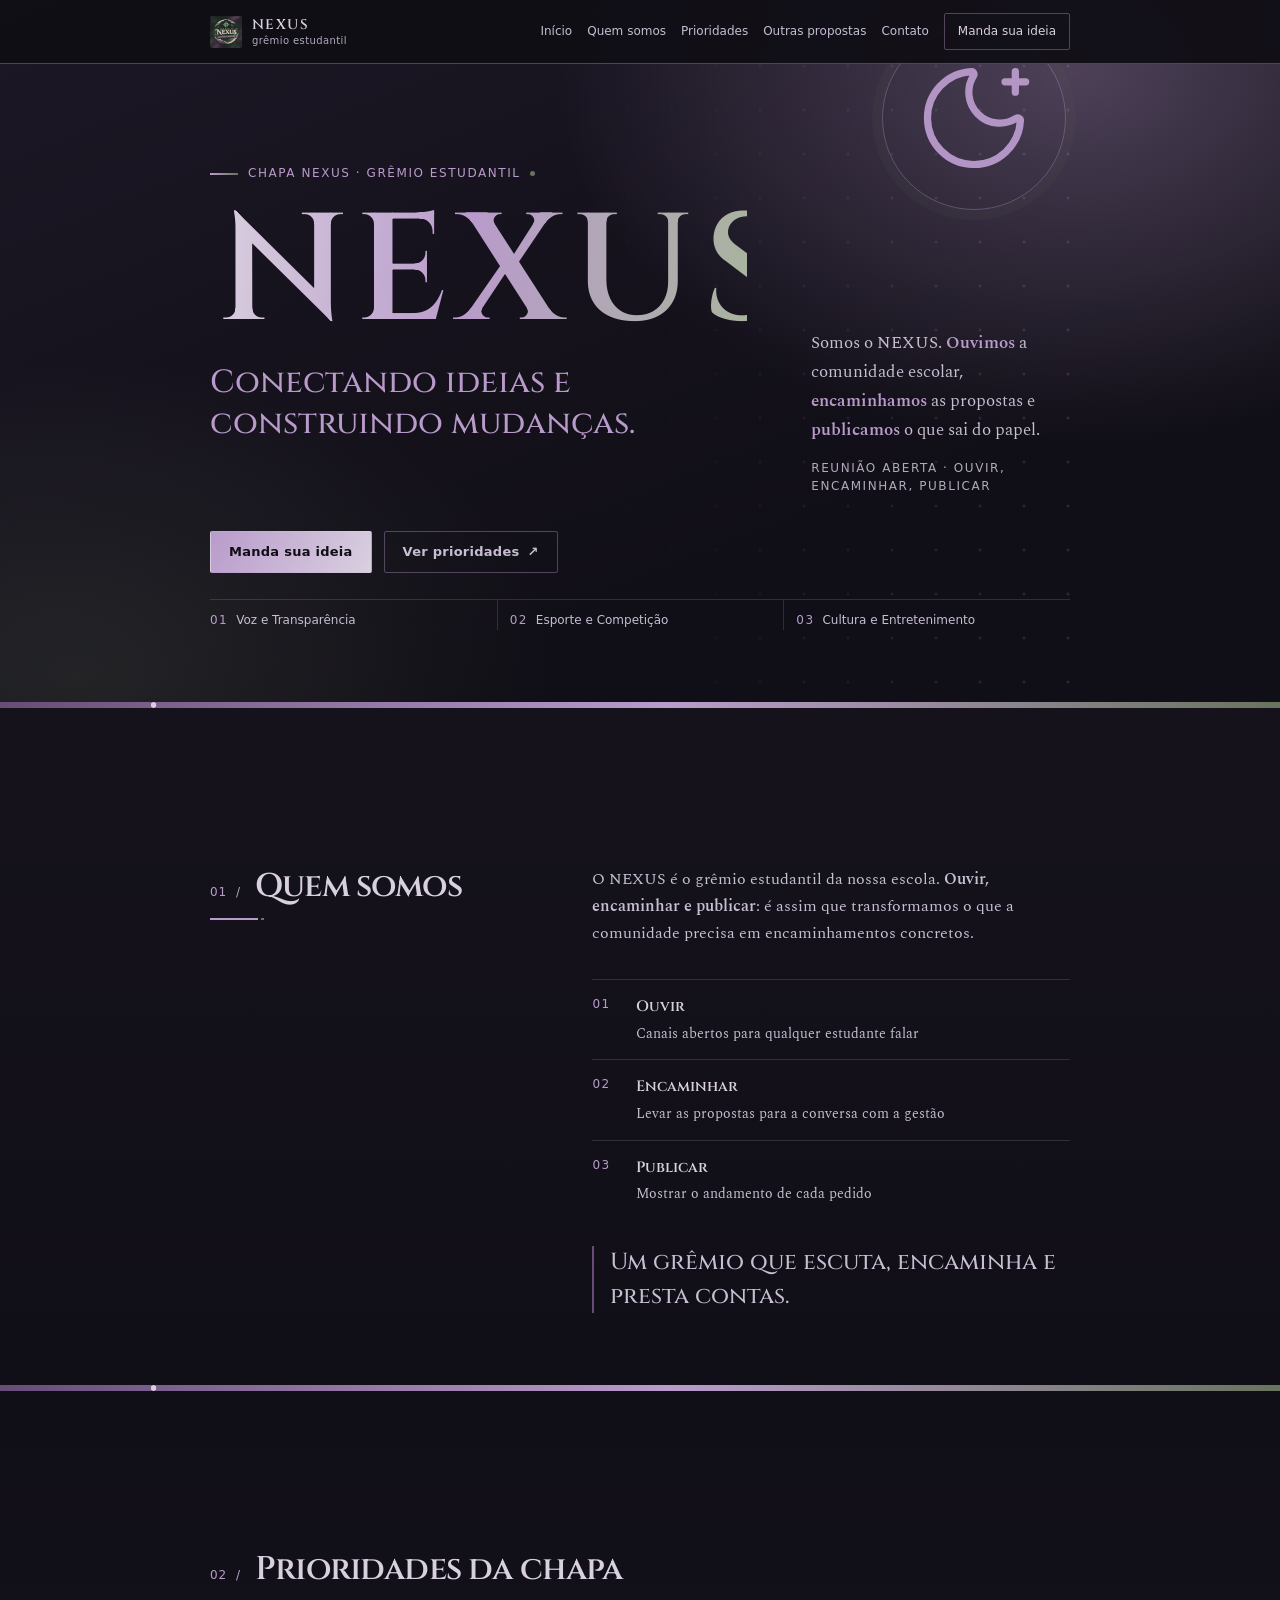
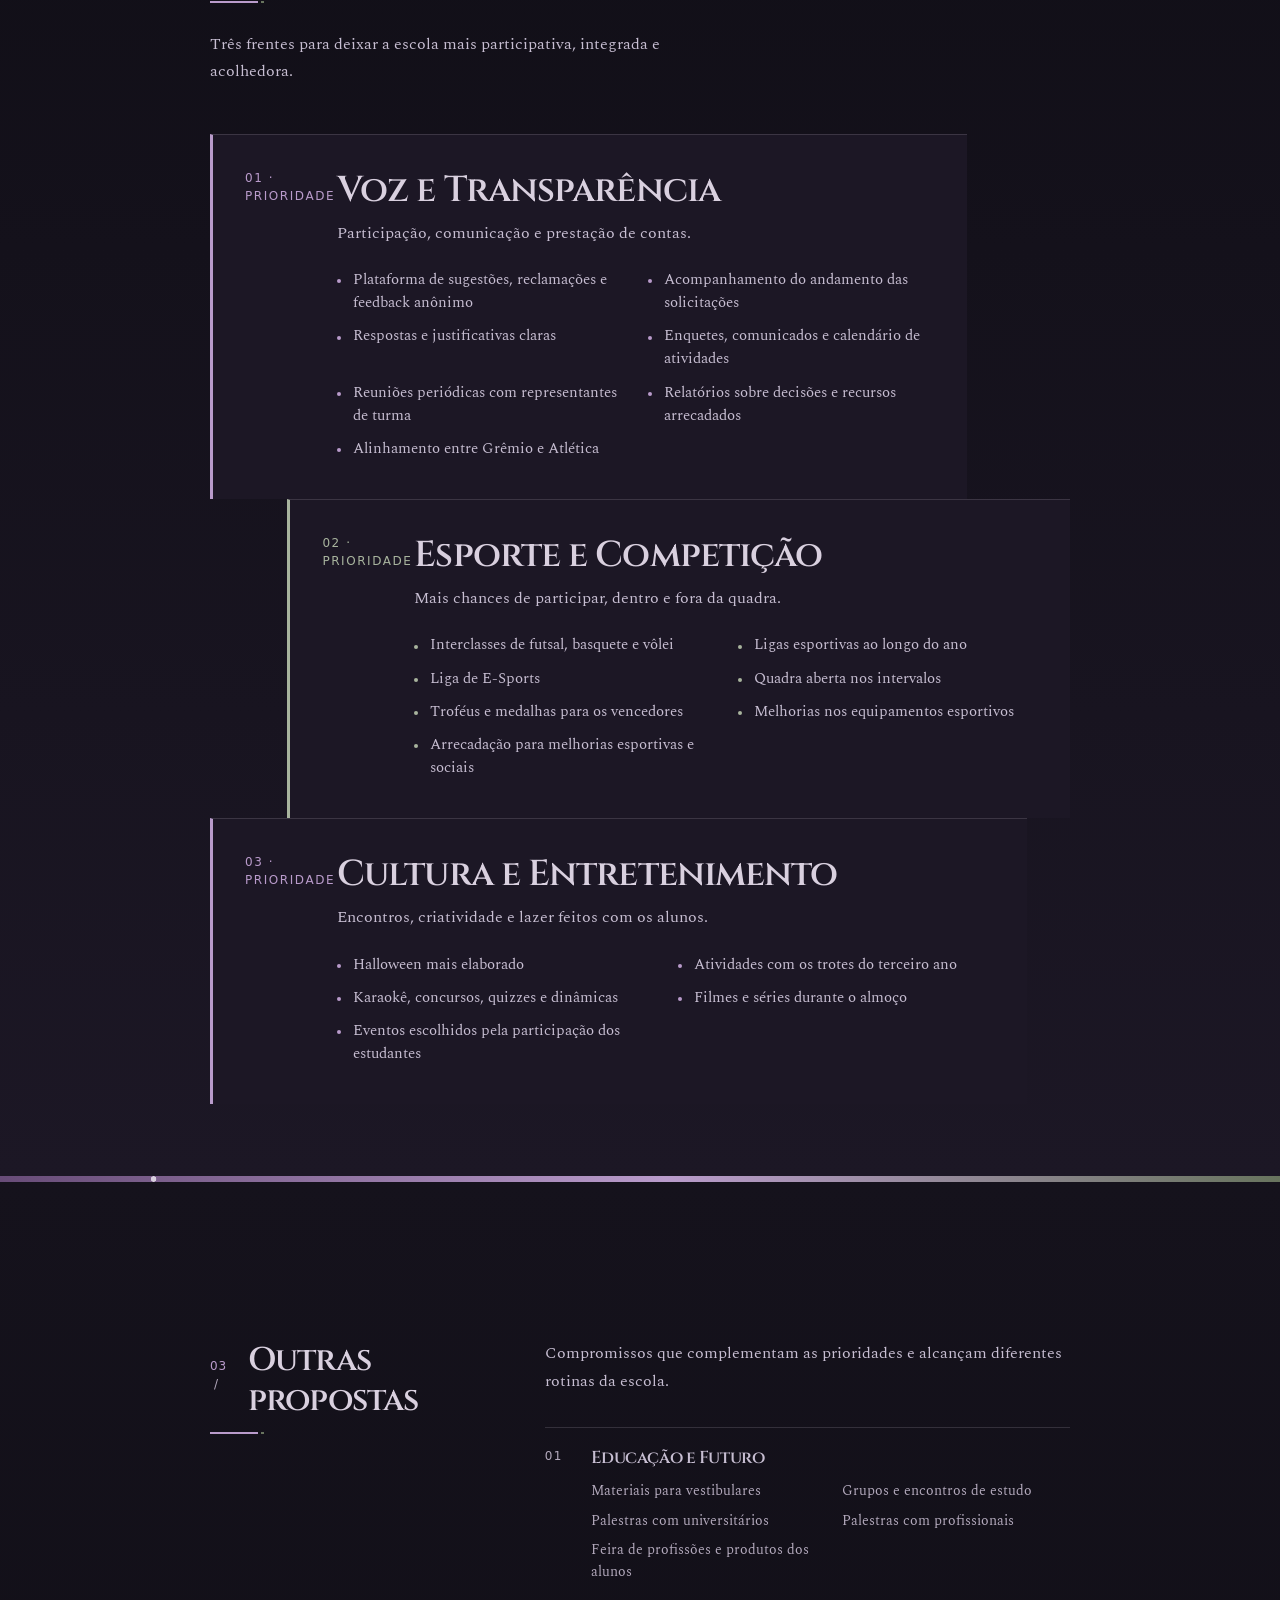
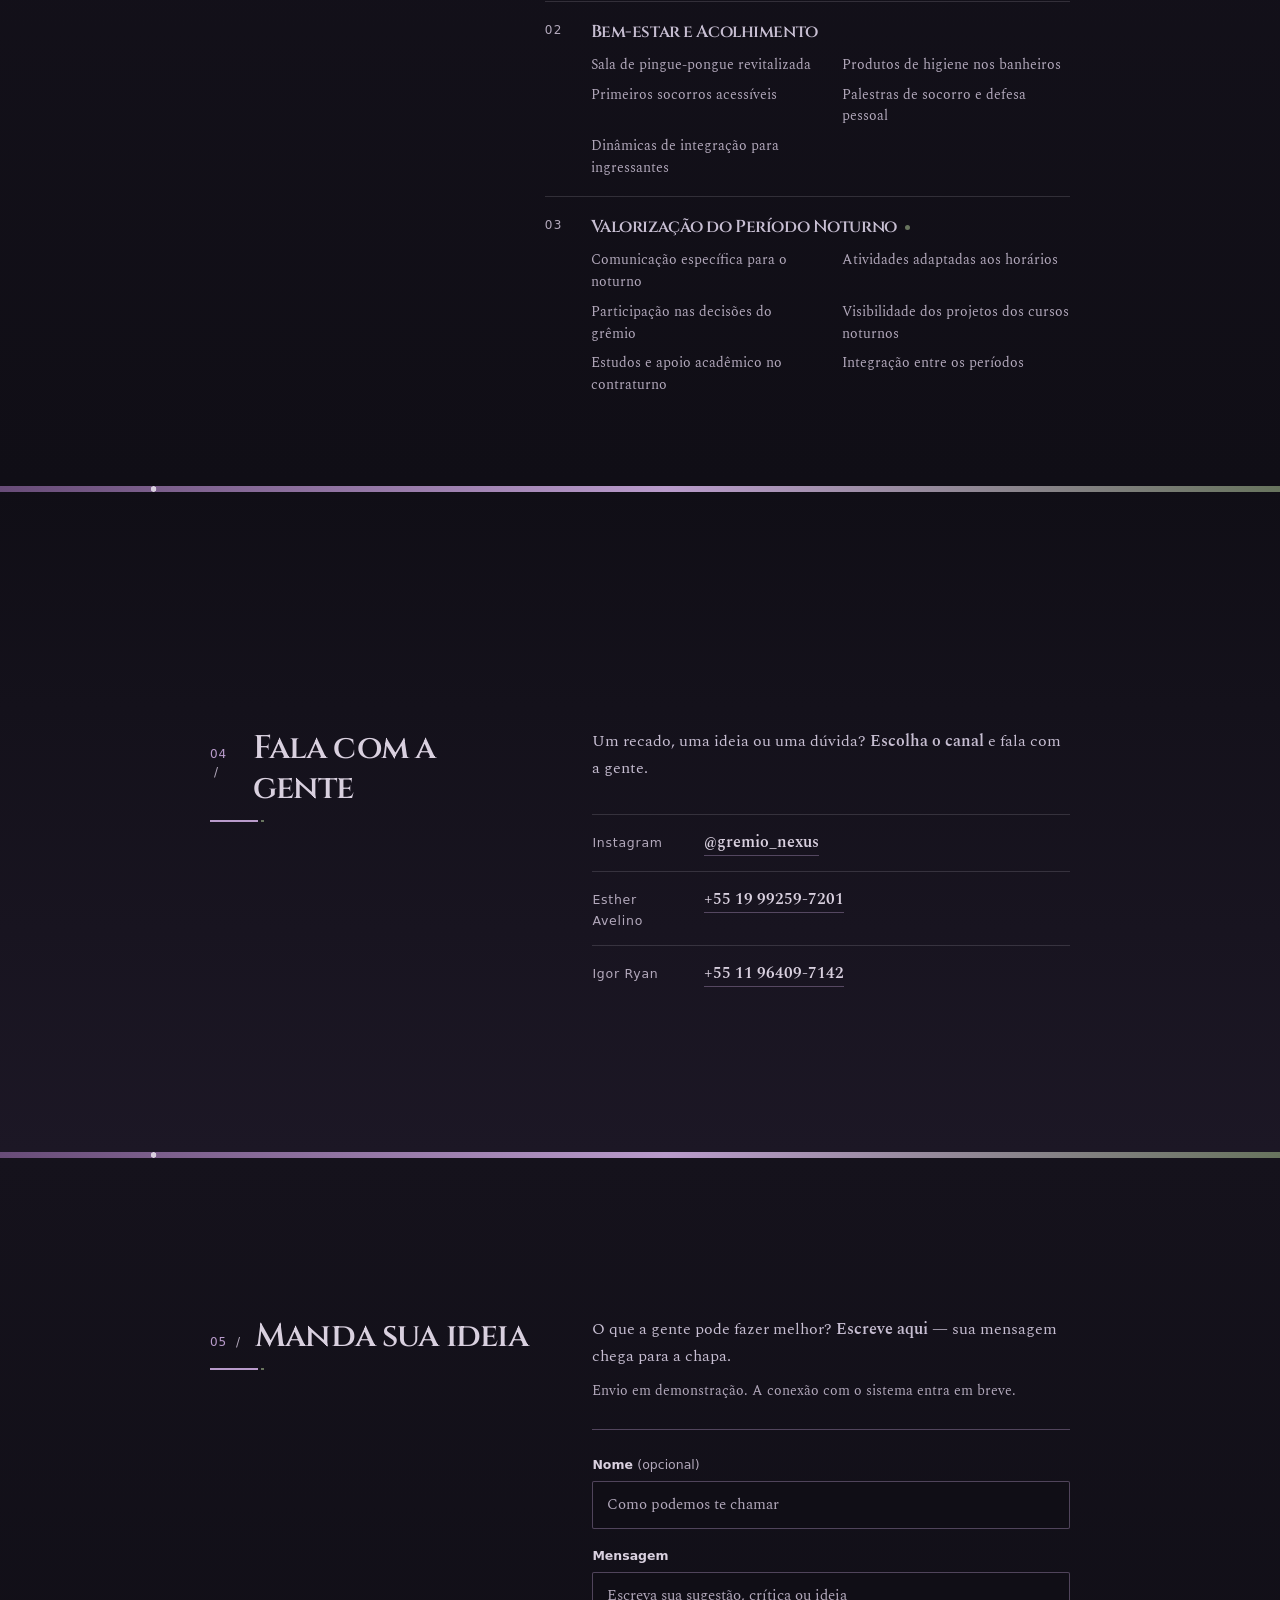
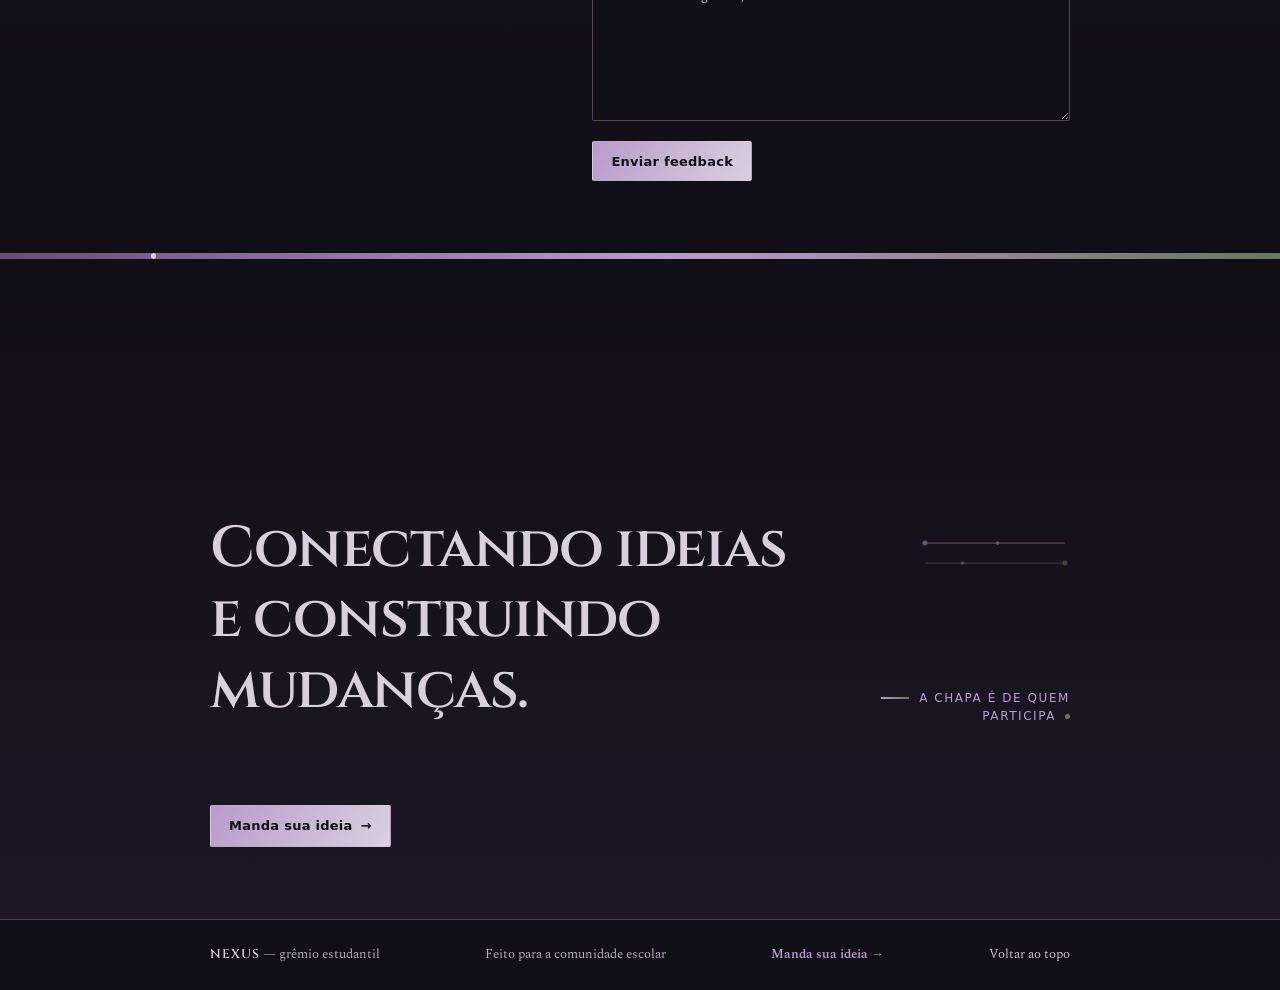
==== index.html @ b305b583 "feat: destaca tipografia, afasta hero do menu e reinicia rolagem ao atualizar" ====
<!doctype html>
<html lang="pt-BR">
<head>
  <meta charset="UTF-8">
  <meta name="viewport" content="width=device-width, initial-scale=1">
  <meta name="description" content="Chapa NEXUS — Conectando ideias e construindo mudanças. Voz e transparência, esporte, cultura e mais propostas para a escola.">
  <meta property="og:type" content="website">
  <meta property="og:url" content="https://valentinohoehne.github.io/Nexus-Chapa/">
  <meta property="og:title" content="NEXUS — Grêmio estudantil">
  <meta property="og:description" content="Conectando ideias e construindo mudanças.">
  <meta property="og:image" content="https://valentinohoehne.github.io/Nexus-Chapa/assets/nexus-og.png">
  <meta property="og:image:width" content="1200">
  <meta property="og:image:height" content="630">
  <meta property="og:image:alt" content="NEXUS — Conectando ideias e construindo mudanças">
  <meta name="theme-color" content="#100E16">
  <title>NEXUS — Grêmio estudantil</title>
  <link rel="icon" href="assets/nexus-mark.png" type="image/png">
  <link rel="preload" href="assets/fonts/cinzel-latin.woff2" as="font" type="font/woff2" crossorigin>
  <link rel="preload" href="assets/fonts/spectral-400-latin.woff2" as="font" type="font/woff2" crossorigin>
  <link rel="stylesheet" href="estilos/styles.css">
</head>
<body>
  <a class="skip-link" href="#conteudo">Pular para o conteúdo</a>

  <header class="site-header">
    <div class="shell site-header__inner">
      <a class="brand" href="#inicio">
        <img class="brand__mark" src="assets/nexus-mark.png" alt="" width="32" height="32">
        <span class="brand__word">NEXUS</span>
        <span class="brand__sub">grêmio estudantil</span>
      </a>

      <nav class="nav-desktop" aria-label="Navegação principal">
        <a href="#inicio">Início</a>
        <a href="#quem-somos">Quem somos</a>
        <a href="#propostas">Prioridades</a>
        <a href="#outras-propostas">Outras propostas</a>
        <a href="#contato">Contato</a>
        <a class="nav-cta" href="#feedback">Manda sua ideia</a>
      </nav>

      <details class="nav-mobile">
        <summary>Menu</summary>
        <nav class="nav-mobile__panel" aria-label="Navegação mobile">
          <a href="#inicio">Início</a>
          <a href="#quem-somos">Quem somos</a>
          <a href="#propostas">Prioridades</a>
          <a href="#outras-propostas">Outras propostas</a>
          <a href="#contato">Contato</a>
          <a href="#feedback">Manda sua ideia</a>
        </nav>
      </details>
    </div>
  </header>

  <main id="conteudo" class="doc shell">
    <div class="doc__masthead" id="inicio">
      <p class="kicker">Chapa NEXUS · grêmio estudantil</p>
      <h1 class="hero__word">NEXUS</h1>
      <p class="hero__slogan">Conectando ideias e construindo mudanças.</p>
      <div class="hero__decor" aria-hidden="true">
        <img class="hero__decor-moon" src="assets/icones/lua-estrela.svg" alt="" width="88" height="88">
      </div>
      <p class="lead">Somos o NEXUS. <strong>Ouvimos</strong> a comunidade escolar, <strong>encaminhamos</strong> as propostas e <strong>publicamos</strong> o que sai do papel.</p>
      <p class="doc__meta">Reunião aberta · Ouvir, encaminhar, publicar</p>
      <div class="hero__actions">
        <a class="btn btn--primary" href="#feedback">Manda sua ideia</a>
        <a class="btn btn--ghost" href="#propostas">Ver prioridades <span aria-hidden="true">↗</span></a>
      </div>
      <nav class="hero__index" aria-label="Atalhos para as prioridades">
        <a href="#voz"><span>01</span> Voz e Transparência</a>
        <a href="#esporte"><span>02</span> Esporte e Competição</a>
        <a href="#cultura"><span>03</span> Cultura e Entretenimento</a>
      </nav>
    </div>


    <section id="quem-somos" aria-labelledby="quem-title">
      <div class="topic-head">
        <p class="section-index">01 <span>/</span></p>
        <h2 id="quem-title">Quem somos</h2>
      </div>
      <p>O NEXUS é o grêmio estudantil da nossa escola. <strong>Ouvir, encaminhar e publicar</strong>: é assim que transformamos o que a comunidade precisa em encaminhamentos concretos.</p>
      <dl class="facts">
        <div>
          <dt>Ouvir</dt>
          <dd>Canais abertos para qualquer estudante falar</dd>
        </div>
        <div>
          <dt>Encaminhar</dt>
          <dd>Levar as propostas para a conversa com a gestão</dd>
        </div>
        <div>
          <dt>Publicar</dt>
          <dd>Mostrar o andamento de cada pedido</dd>
        </div>
      </dl>
      <p class="section-close">Um grêmio que escuta, encaminha e presta contas.</p>
    </section>


    <section id="propostas" class="priorities" aria-labelledby="propostas-title">
      <div class="topic-head">
        <p class="section-index">02 <span>/</span></p>
        <h2 id="propostas-title">Prioridades da chapa</h2>
      </div>
      <p>Três frentes para deixar a escola mais participativa, integrada e acolhedora.</p>

      <div class="priority-grid">
        <article class="priority priority--voice" id="voz">
          <p class="priority__label">01 · Prioridade</p>
          <h3>Voz e Transparência</h3>
          <p class="priority__focus">Participação, comunicação e prestação de contas.</p>
          <ul class="priority__points">
            <li>Plataforma de sugestões, reclamações e feedback anônimo</li>
            <li>Acompanhamento do andamento das solicitações</li>
            <li>Respostas e justificativas claras</li>
            <li>Enquetes, comunicados e calendário de atividades</li>
            <li>Reuniões periódicas com representantes de turma</li>
            <li>Relatórios sobre decisões e recursos arrecadados</li>
            <li>Alinhamento entre Grêmio e Atlética</li>
          </ul>
        </article>

        <article class="priority priority--sports" id="esporte">
          <p class="priority__label">02 · Prioridade</p>
          <h3>Esporte e Competição</h3>
          <p class="priority__focus">Mais chances de participar, dentro e fora da quadra.</p>
          <ul class="priority__points">
            <li>Interclasses de futsal, basquete e vôlei</li>
            <li>Ligas esportivas ao longo do ano</li>
            <li>Liga de E-Sports</li>
            <li>Quadra aberta nos intervalos</li>
            <li>Troféus e medalhas para os vencedores</li>
            <li>Melhorias nos equipamentos esportivos</li>
            <li>Arrecadação para melhorias esportivas e sociais</li>
          </ul>
        </article>

        <article class="priority priority--culture" id="cultura">
          <p class="priority__label">03 · Prioridade</p>
          <h3>Cultura e Entretenimento</h3>
          <p class="priority__focus">Encontros, criatividade e lazer feitos com os alunos.</p>
          <ul class="priority__points">
            <li>Halloween mais elaborado</li>
            <li>Atividades com os trotes do terceiro ano</li>
            <li>Karaokê, concursos, quizzes e dinâmicas</li>
            <li>Filmes e séries durante o almoço</li>
            <li>Eventos escolhidos pela participação dos estudantes</li>
          </ul>
        </article>
      </div>
    </section>


    <section id="outras-propostas" class="secondary-proposals" aria-labelledby="outras-title">
      <div class="topic-head">
        <p class="section-index">03 <span>/</span></p>
        <h2 id="outras-title">Outras propostas</h2>
      </div>
      <p>Compromissos que complementam as prioridades e alcançam diferentes rotinas da escola.</p>

      <div class="area-grid">
        <article class="area">
          <h3>Educação e Futuro</h3>
          <ul>
            <li>Materiais para vestibulares</li>
            <li>Grupos e encontros de estudo</li>
            <li>Palestras com universitários</li>
            <li>Palestras com profissionais</li>
            <li>Feira de profissões e produtos dos alunos</li>
          </ul>
        </article>
        <article class="area">
          <h3>Bem-estar e Acolhimento</h3>
          <ul>
            <li>Sala de pingue-pongue revitalizada</li>
            <li>Produtos de higiene nos banheiros</li>
            <li>Primeiros socorros acessíveis</li>
            <li>Palestras de socorro e defesa pessoal</li>
            <li>Dinâmicas de integração para ingressantes</li>
          </ul>
        </article>
        <article class="area area--noturno">
          <h3>Valorização do Período Noturno</h3>
          <ul>
            <li>Comunicação específica para o noturno</li>
            <li>Atividades adaptadas aos horários</li>
            <li>Participação nas decisões do grêmio</li>
            <li>Visibilidade dos projetos dos cursos noturnos</li>
            <li>Estudos e apoio acadêmico no contraturno</li>
            <li>Integração entre os períodos</li>
          </ul>
        </article>
      </div>
    </section>


    <section id="contato" aria-labelledby="contato-title">
      <div class="topic-head">
        <p class="section-index">04 <span>/</span></p>
        <h2 id="contato-title">Fala com a gente</h2>
      </div>
      <p>Um recado, uma ideia ou uma dúvida? <strong>Escolha o canal</strong> e fala com a gente.</p>
      <dl class="contact-list">
        <div>
          <dt>Instagram</dt>
          <dd><a href="https://www.instagram.com/gremio_nexus?fqnt=OTI3a2I0MTl5d3Fx" target="_blank" rel="noopener noreferrer">@gremio_nexus</a></dd>
        </div>
        <div>
          <dt>Esther Avelino</dt>
          <dd><a href="tel:+5519992597201">+55 19 99259-7201</a></dd>
        </div>
        <div>
          <dt>Igor Ryan</dt>
          <dd><a href="tel:+5511964097142">+55 11 96409-7142</a></dd>
        </div>
      </dl>
    </section>


    <section id="feedback" aria-labelledby="feedback-title">
      <div class="topic-head">
        <p class="section-index">05 <span>/</span></p>
        <h2 id="feedback-title">Manda sua ideia</h2>
      </div>
      <p>O que a gente pode fazer melhor? <strong>Escreve aqui</strong> — sua mensagem chega para a chapa.</p>
      <p class="form-note">Envio em demonstração. A conexão com o sistema entra em breve.</p>

      <!-- Quando o back-end existir: troque o handler em componentes/script.js por um fetch() para a API. -->
      <form class="feedback-form" id="feedback-form" novalidate>
        <div class="field">
          <label for="feedback-nome">Nome <span>(opcional)</span></label>
          <input id="feedback-nome" name="nome" type="text" autocomplete="name" placeholder="Como podemos te chamar">
        </div>
        <div class="field">
          <label for="feedback-mensagem">Mensagem</label>
          <textarea id="feedback-mensagem" name="mensagem" rows="5" required minlength="10" placeholder="Escreva sua sugestão, crítica ou ideia"></textarea>
        </div>
        <div class="form-actions">
          <button class="btn btn--primary" type="submit" id="feedback-submit">Enviar feedback</button>
          <p class="form-status" id="feedback-status" role="status" aria-live="polite"></p>
        </div>
      </form>
    </section>


    <section id="final-cta" class="final-cta" aria-labelledby="final-title">
      <img class="final-cta__thread" src="assets/icones/conexao.svg" alt="" width="120" height="40" aria-hidden="true">
      <p class="kicker">A chapa é de quem participa</p>
      <h2 id="final-title">Conectando ideias e construindo mudanças.</h2>
      <a class="btn btn--primary" href="#feedback">Manda sua ideia <span aria-hidden="true">→</span></a>
    </section>
  </main>

  <footer class="site-footer">
    <div class="shell site-footer__inner">
      <span><strong>NEXUS</strong> — grêmio estudantil</span>
      <span>Feito para a comunidade escolar</span>
      <a class="footer-cta" href="#feedback">Manda sua ideia →</a>
      <a href="#inicio">Voltar ao topo</a>
    </div>
  </footer>

  <script src="componentes/script.js"></script>
</body>
</html>
---- estilos/styles.css ----
@font-face {
  font-family: "Cinzel";
  src: url("../assets/fonts/cinzel-latin.woff2") format("woff2");
  font-weight: 500 600;
  font-style: normal;
  font-display: swap;
}

@font-face {
  font-family: "Spectral";
  src: url("../assets/fonts/spectral-400-latin.woff2") format("woff2");
  font-weight: 400;
  font-style: normal;
  font-display: swap;
}

@font-face {
  font-family: "Spectral";
  src: url("../assets/fonts/spectral-600-latin.woff2") format("woff2");
  font-weight: 600;
  font-style: normal;
  font-display: swap;
}

:root {
  /* Paleta oficial NEXUS — Lunar Forest */
  --bg: #100E16;
  --surface: #1C1725;
  --band: #15121C;
  --text: #D9D0DF;
  --text-secondary: #C7BED2;
  --text-muted: #B3A9BC;
  --accent: #684C78;
  --accent-soft: #B99BCB;
  --accent-deep: #3B2C45;
  --moss: #68745E;

  --hairline: rgba(217, 208, 223, 0.16);
  --hairline-strong: rgba(185, 155, 203, 0.38);

  --font-ui: ui-sans-serif, system-ui, -apple-system, "Segoe UI", sans-serif;

  /* Superfícies em camadas: lilás de luar, sem brilho e sem verde em excesso */
  --wash-hero:
    radial-gradient(58% 76% at 84% 10%, rgba(185, 155, 203, 0.34), transparent 70%),
    radial-gradient(52% 62% at 6% 96%, rgba(104, 116, 94, 0.2), transparent 72%),
    linear-gradient(158deg, var(--surface) 0%, var(--bg) 72%);
  --wash-a: linear-gradient(180deg, var(--band), var(--bg));
  --wash-b: linear-gradient(180deg, var(--bg), var(--surface));

  --step-hero: clamp(3.8rem, 15vw, 9.5rem);
  --radius-control: 2px;
  --header-h: 64px;
  --shell: 860px;
  --block-h: clamp(560px, 74svh, 700px);
  --ease: cubic-bezier(0.22, 1, 0.36, 1);
}

*,
*::before,
*::after {
  box-sizing: border-box;
}

html {
  overflow-x: clip;
  scroll-behavior: smooth;
  scroll-padding-top: calc(var(--header-h) + 24px);
}

body {
  margin: 0;
  overflow-x: clip;
  background: var(--bg);
  color: var(--text);
  font-family: "Spectral", Georgia, "Times New Roman", serif;
  font-size: 16px;
  line-height: 1.7;
  -webkit-font-smoothing: antialiased;
}

a {
  color: inherit;
  text-decoration: none;
}

img {
  display: block;
}

h1, h2, h3, p, dl, dd, ol, ul {
  margin: 0;
}

h1, h2, h3 {
  font-family: "Cinzel", Georgia, serif;
  letter-spacing: -0.025em;
}

h2 {
  font-size: 2.05rem;
  font-weight: 600;
  line-height: 1.22;
}

h3 {
  font-size: 1.12rem;
  font-weight: 600;
  line-height: 1.4;
}

::selection {
  background: var(--accent);
  color: var(--text);
}

:focus-visible {
  outline: 2px solid var(--accent-soft);
  outline-offset: 3px;
}

.shell {
  width: min(100% - 48px, var(--shell));
  margin-inline: auto;
}

.skip-link {
  position: fixed;
  top: -64px;
  left: 24px;
  z-index: 100;
  padding: 8px 16px;
  border-radius: var(--radius-control);
  background: var(--accent-soft);
  color: var(--bg);
}

.skip-link:focus {
  top: 16px;
}

.kicker,
.section-index,
.doc__meta,
.priority__label,
.placeholder {
  font-family: var(--font-ui);
  font-size: 12px;
  line-height: 18px;
  letter-spacing: 0.13em;
  text-transform: uppercase;
}

/* Cabeçalho */
.site-header {
  position: fixed;
  inset: 0 0 auto;
  height: var(--header-h);
  z-index: 50;
  background: rgba(16, 14, 22, 0.95);
  border-bottom: 1px solid var(--hairline-strong);
}

.site-header__inner {
  height: 100%;
  display: flex;
  align-items: center;
  justify-content: space-between;
  gap: 16px;
}

.brand {
  display: grid;
  grid-template-columns: 32px auto;
  column-gap: 10px;
  align-items: center;
  flex-shrink: 0;
}

.brand__mark {
  grid-row: 1 / 3;
  width: 32px;
  height: 32px;
  border-radius: var(--radius-control);
}

.brand__word {
  align-self: end;
  font-family: "Cinzel", Georgia, serif;
  font-size: 14px;
  font-weight: 600;
  letter-spacing: 0.1em;
  line-height: 18px;
}

.brand__sub {
  align-self: start;
  color: var(--text-muted);
  font-family: var(--font-ui);
  font-size: 10px;
  line-height: 14px;
  letter-spacing: 0.04em;
}

.nav-desktop {
  display: flex;
  align-items: center;
  gap: 15px;
}

.nav-desktop a {
  color: var(--text-secondary);
  font-family: var(--font-ui);
  font-size: 12px;
  white-space: nowrap;
  padding: 6px 0;
  border-bottom: 1px solid transparent;
  transition: color 160ms var(--ease), border-color 160ms var(--ease);
}

.nav-desktop a:hover {
  color: var(--accent-soft);
  border-bottom-color: var(--accent-soft);
}

.nav-desktop .nav-cta {
  color: var(--text);
  padding: 7px 13px;
  border: 1px solid var(--hairline-strong);
  border-radius: var(--radius-control);
  transition: background-color 160ms var(--ease), border-color 160ms var(--ease);
}

.nav-desktop .nav-cta:hover {
  background: var(--accent-deep);
  border-color: var(--accent-soft);
  border-bottom-color: var(--accent-soft);
  color: var(--text);
}

.nav-mobile {
  display: none;
}

/* Documento corrido */
.doc {
  padding: 0;
}

.doc__masthead,
.doc > section {
  position: relative;
  isolation: isolate;
  min-height: var(--block-h);
  padding-block: calc(var(--header-h) + 100px) 72px;
}

.doc__masthead::before,
.doc > section::before {
  content: "";
  position: absolute;
  inset-block: 0;
  left: 50%;
  transform: translateX(-50%);
  width: 100vw;
  z-index: -1;
}

.doc__masthead::before {
  background: var(--wash-hero);
}

.doc > section::before {
  background: var(--wash-a);
}

.doc > section:nth-of-type(even)::before {
  background: var(--wash-b);
}

/* Barra das seções, com um ponto de conexão em lilás. */
.doc > section::after {
  content: "";
  position: absolute;
  top: 0;
  left: 50%;
  transform: translateX(-50%);
  width: 100vw;
  height: 6px;
  background:
    radial-gradient(circle at 12% 50%, var(--text) 0 2.5px, transparent 3px),
    linear-gradient(90deg, var(--accent) 0%, var(--accent-soft) 52%, var(--moss) 100%);
  z-index: 2;
}

.doc__masthead > *:not(.hero__decor) {
  position: relative;
  z-index: 1;
}

/* COMPOSIÇÃO A — hero assimétrico, tipografia no comando */
.doc__masthead {
  display: grid;
  grid-template-columns: minmax(0, 1.35fr) minmax(0, 0.65fr);
  column-gap: clamp(24px, 6vw, 64px);
  align-content: center;
  text-align: left;
}

.doc__masthead .kicker {
  grid-column: 1 / -1;
  grid-row: 1;
}

.hero__word {
  grid-column: 1;
  grid-row: 2;
  font-size: var(--step-hero);
  font-weight: 600;
  line-height: 0.92;
  letter-spacing: 0.055em;
  text-indent: 0.055em;
  color: var(--text);
  background: linear-gradient(96deg, var(--text) 0%, var(--accent-soft) 48%, #A8B49E 100%);
  -webkit-background-clip: text;
  background-clip: text;
  -webkit-text-fill-color: transparent;
}

.hero__slogan {
  grid-column: 1;
  grid-row: 3;
  font-family: "Cinzel", Georgia, serif;
  font-size: clamp(1.25rem, 3.7vw, 2rem);
  line-height: 1.3;
  color: var(--accent-soft);
  margin-top: 18px;
  max-width: 24ch;
  text-wrap: balance;
}

.hero__decor {
  --lua: clamp(76px, 11vw, 124px);
  --lua-top: 8%;
  --lua-right: max(4%, calc(50% - 520px));
  position: absolute;
  inset: 0;
  z-index: 0;
  pointer-events: none;
}

.hero__decor::before {
  content: "";
  position: absolute;
  top: calc(var(--lua-top) - 30px);
  right: calc(var(--lua-right) - 30px);
  width: calc(var(--lua) + 60px);
  height: calc(var(--lua) + 60px);
  border: 1px solid rgba(185, 155, 203, 0.34);
  border-radius: 50%;
  box-shadow: 0 0 0 10px rgba(104, 116, 94, 0.07);
  z-index: 0;
}

.hero__decor::after {
  content: "";
  position: absolute;
  inset: 0;
  background-image: radial-gradient(circle, rgba(185, 155, 203, 0.42) 1.2px, transparent 1.8px);
  background-size: 44px 44px;
  -webkit-mask-image: linear-gradient(90deg, transparent 42%, #000 100%);
  mask-image: linear-gradient(90deg, transparent 42%, #000 100%);
  opacity: 0.42;
  z-index: 0;
}

.hero__decor img {
  position: absolute;
  display: block;
  z-index: 1;
}

.hero__decor-moon {
  top: var(--lua-top);
  right: var(--lua-right);
  width: var(--lua);
  height: auto;
  opacity: 0.95;
}

.kicker {
  color: var(--accent-soft);
  margin-bottom: 22px;
}

.kicker::before {
  content: "";
  display: inline-block;
  width: 28px;
  height: 2px;
  background: linear-gradient(90deg, var(--accent-soft), var(--moss));
  vertical-align: middle;
  margin-right: 10px;
}

.kicker::after {
  content: "";
  display: inline-block;
  width: 5px;
  height: 5px;
  border-radius: 50%;
  background: var(--moss);
  vertical-align: middle;
  margin-left: 9px;
}

.lead {
  grid-column: 2;
  grid-row: 2 / span 2;
  align-self: end;
  color: var(--text-secondary);
  font-size: 17px;
  line-height: 29px;
  max-width: 34ch;
}

.lead strong {
  color: var(--accent-soft);
  font-weight: 600;
}

.doc__meta {
  grid-column: 2;
  grid-row: 4;
  color: var(--text-muted);
  margin-top: 14px;
}

.hero__actions {
  grid-column: 1 / -1;
  grid-row: 5;
  display: flex;
  flex-wrap: wrap;
  gap: 12px;
  margin-top: 36px;
}

.hero__index {
  grid-column: 1 / -1;
  grid-row: 6;
  display: grid;
  grid-template-columns: repeat(3, minmax(0, 1fr));
  margin-top: 26px;
  border-top: 1px solid var(--hairline);
}

.hero__index a {
  display: flex;
  align-items: baseline;
  gap: 8px;
  padding: 12px 12px 0 0;
  color: var(--text-secondary);
  font-family: var(--font-ui);
  font-size: 12px;
  line-height: 1.45;
  transition: color 160ms var(--ease);
}

.hero__index a + a {
  border-left: 1px solid var(--hairline);
  padding-left: 12px;
}

.hero__index a:hover {
  color: var(--accent-soft);
}

.hero__index span {
  color: var(--accent-soft);
  font-variant-numeric: tabular-nums;
  letter-spacing: 0.12em;
}

.topic-head {
  position: relative;
  display: flex;
  align-items: baseline;
  gap: 14px;
  padding-bottom: 14px;
  margin-bottom: 28px;
}

.topic-head::after {
  content: "";
  position: absolute;
  bottom: 0;
  left: 0;
  width: 54px;
  height: 2px;
  background:
    radial-gradient(circle at 100% 50%, var(--moss) 0 3px, transparent 3.5px),
    linear-gradient(90deg, var(--accent-soft) 0 48px, transparent 48px);
}

.section-index {
  color: var(--accent-soft);
  font-variant-numeric: tabular-nums;
  letter-spacing: 0.08em;
}

.section-index span {
  color: var(--text-muted);
  margin-left: 4px;
}

/* COMPOSIÇÃO B — manifesto em duas colunas */
#quem-somos {
  display: grid;
  grid-template-columns: minmax(0, 0.4fr) minmax(0, 0.6fr);
  column-gap: clamp(24px, 6vw, 64px);
  align-content: center;
}

#quem-somos .topic-head {
  grid-column: 1;
  grid-row: 1 / span 3;
  align-self: start;
}

#quem-somos > p:not(.section-close) {
  grid-column: 2;
  grid-row: 1;
  color: var(--text-secondary);
  max-width: 64ch;
}

.facts {
  grid-column: 2;
  grid-row: 2;
  counter-reset: passo;
  margin-top: 32px;
}

.facts > div {
  display: grid;
  grid-template-columns: 34px minmax(0, 1fr);
  column-gap: 10px;
  border-top: 1px solid var(--hairline);
  padding: 14px 0;
  counter-increment: passo;
}

.facts > div::before {
  content: "0" counter(passo);
  color: var(--accent-soft);
  font-family: var(--font-ui);
  font-size: 12px;
  letter-spacing: 0.12em;
}

.facts dt {
  grid-column: 2;
  color: var(--text);
  font-family: "Cinzel", Georgia, serif;
  font-size: 15px;
  font-weight: 600;
}

.facts dd {
  grid-column: 2;
  color: var(--text-secondary);
  font-size: 14px;
  margin-top: 2px;
}

.section-close {
  grid-column: 2;
  grid-row: 3;
  color: var(--text-secondary);
  font-family: "Cinzel", Georgia, serif;
  font-size: clamp(1.15rem, 2.2vw, 1.45rem);
  line-height: 1.45;
  margin-top: 26px;
  padding-left: 16px;
  border-left: 2px solid var(--accent);
}

/* COMPOSIÇÃO C — três frentes em escada, com painel plano de destaque */
.priorities {
  min-height: 0;
  padding-block: 96px 104px;
}

.priorities > p {
  color: var(--text-secondary);
  max-width: 60ch;
}

.priority-grid {
  display: grid;
  gap: 0;
  margin-top: 48px;
}

.priority {
  display: grid;
  grid-template-columns: 64px minmax(0, 1fr);
  column-gap: clamp(16px, 3vw, 28px);
  padding: 34px clamp(20px, 3vw, 32px) 38px;
  background: var(--surface);
  border: 0;
  border-top: 1px solid var(--hairline);
  border-left: 3px solid var(--accent-soft);
  border-radius: 0;
  box-shadow: none;
}

.priority--voice {
  margin-right: 12%;
}

.priority--sports {
  margin-left: 9%;
  border-left-color: #A8B49E;
}

.priority--culture {
  margin-right: 5%;
}

.priority__label {
  grid-column: 1;
  grid-row: 1 / span 3;
  align-self: start;
  color: var(--accent-soft);
  padding: 0;
  border: 0;
  border-radius: 0;
  background: none;
}

.priority--sports .priority__label {
  color: #A8B49E;
}

.priority h3 {
  grid-column: 2;
  color: var(--text);
  font-size: clamp(1.6rem, 3.4vw, 2.25rem);
  line-height: 1.22;
}

.priority__focus {
  grid-column: 2;
  color: var(--text-secondary);
  font-size: 15.5px;
  margin-top: 8px;
}

.priority__points {
  grid-column: 2;
  list-style: none;
  padding: 0;
  margin-top: 22px;
  display: grid;
  grid-template-columns: repeat(2, minmax(0, 1fr));
  gap: 10px 24px;
}

.priority__points li {
  position: relative;
  padding-left: 16px;
  color: var(--text-secondary);
  font-size: 14.5px;
  line-height: 1.6;
}

.priority__points li::before {
  content: "";
  position: absolute;
  left: 0;
  top: 0.72em;
  width: 4px;
  height: 4px;
  border-radius: 50%;
  background: var(--accent-soft);
}

.priority--sports .priority__points li::before {
  background: #A8B49E;
}

/* COMPOSIÇÃO D — índice discreto das propostas complementares */
.secondary-proposals {
  display: grid;
  grid-template-columns: minmax(0, 0.34fr) minmax(0, 0.66fr);
  column-gap: clamp(24px, 6vw, 64px);
  min-height: 0;
  padding-block: 92px 100px;
}

.secondary-proposals .topic-head {
  grid-column: 1;
  grid-row: 1 / span 2;
  align-self: start;
}

.secondary-proposals > p {
  grid-column: 2;
  grid-row: 1;
  color: var(--text-secondary);
}

.area-grid {
  grid-column: 2;
  grid-row: 2;
  counter-reset: area;
  margin-top: 32px;
}

.area {
  display: grid;
  grid-template-columns: 34px minmax(0, 1fr);
  column-gap: 12px;
  border-top: 1px solid var(--hairline);
  padding: 18px 0;
  counter-increment: area;
}

.area::before {
  content: "0" counter(area);
  color: var(--text-muted);
  font-family: var(--font-ui);
  font-size: 12px;
  letter-spacing: 0.12em;
}

.area h3 {
  grid-column: 2;
  color: var(--text-secondary);
  font-size: 1.08rem;
}

.area ul {
  grid-column: 2;
  list-style: none;
  padding: 0;
  margin-top: 10px;
  display: grid;
  grid-template-columns: repeat(2, minmax(0, 1fr));
  gap: 8px 24px;
}

.area li {
  color: var(--text-muted);
  font-size: 14px;
  line-height: 1.55;
}

/* Ponto discreto: o noturno é complementar, não prioridade principal. */
.area--noturno h3::after {
  content: "";
  display: inline-block;
  width: 5px;
  height: 5px;
  border-radius: 50%;
  background: var(--moss);
  margin-left: 8px;
  vertical-align: middle;
}

/* COMPOSIÇÃO E — contato em linhas */
#contato {
  display: grid;
  grid-template-columns: minmax(0, 0.4fr) minmax(0, 0.6fr);
  column-gap: clamp(24px, 6vw, 64px);
  align-content: center;
}

#contato .topic-head {
  grid-column: 1;
  grid-row: 1 / span 2;
  align-self: start;
}

#contato > p {
  grid-column: 2;
  grid-row: 1;
  color: var(--text-secondary);
}

.contact-list {
  grid-column: 2;
  grid-row: 2;
  margin-top: 32px;
}

.contact-list > div {
  display: grid;
  grid-template-columns: 96px minmax(0, 1fr);
  gap: 16px;
  align-items: baseline;
  border-top: 1px solid var(--hairline);
  padding: 14px 0;
}

.contact-list dt {
  color: var(--text-muted);
  font-family: var(--font-ui);
  font-size: 12.5px;
  letter-spacing: 0.06em;
}

.contact-list dd {
  color: var(--text);
  font-size: 16px;
}

.contact-list dd a {
  font-weight: 600;
}

.contact-list a {
  border-bottom: 1px solid var(--hairline-strong);
  padding-bottom: 1px;
  transition: border-color 160ms var(--ease), color 160ms var(--ease);
}

.contact-list a:hover {
  color: var(--accent-soft);
  border-color: var(--accent-soft);
}

.placeholder {
  color: var(--text-muted);
  margin-left: 6px;
  letter-spacing: 0.04em;
}

/* COMPOSIÇÃO F — formulário aberto, sem caixa decorativa */
#feedback {
  display: grid;
  grid-template-columns: minmax(0, 0.4fr) minmax(0, 0.6fr);
  column-gap: clamp(24px, 6vw, 64px);
  align-content: center;
}

#feedback .topic-head {
  grid-column: 1;
  grid-row: 1 / span 3;
  align-self: start;
}

#feedback > p:not(.form-note) {
  grid-column: 2;
  grid-row: 1;
  color: var(--text-secondary);
}

.form-note {
  grid-column: 2;
  grid-row: 2;
  color: var(--text-muted);
  font-size: 13.5px;
  margin-top: 10px;
}

.feedback-form {
  grid-column: 2;
  grid-row: 3;
  margin-top: 26px;
  padding: 24px 0 0;
  background: transparent;
  border: 0;
  border-top: 1px solid var(--hairline-strong);
  border-radius: 0;
  box-shadow: none;
}

.field + .field {
  margin-top: 16px;
}

.field label {
  display: block;
  font-family: var(--font-ui);
  font-size: 12.5px;
  font-weight: 600;
  margin-bottom: 6px;
}

.field label span {
  color: var(--text-muted);
  font-weight: 400;
}

.field input,
.field textarea {
  display: block;
  width: 100%;
  background: var(--bg);
  border: 1px solid var(--hairline-strong);
  border-radius: var(--radius-control);
  color: var(--text);
  font: inherit;
  font-size: 15px;
  padding: 10px 14px;
  transition: border-color 160ms var(--ease);
}

.field textarea {
  min-height: 112px;
  resize: vertical;
}

.field input::placeholder,
.field textarea::placeholder {
  color: var(--text-muted);
}

.field input:focus,
.field textarea:focus {
  outline: 2px solid var(--accent-soft);
  outline-offset: 2px;
  border-color: var(--accent-soft);
}

.field [aria-invalid="true"] {
  border-color: #E39A9A;
}

.form-actions {
  display: flex;
  align-items: center;
  flex-wrap: wrap;
  gap: 16px;
  margin-top: 20px;
}

.btn {
  display: inline-flex;
  align-items: center;
  justify-content: center;
  gap: 8px;
  min-height: 40px;
  padding: 9px 18px;
  border: 1px solid transparent;
  border-radius: var(--radius-control);
  background: linear-gradient(120deg, var(--accent-soft) 0%, var(--text) 100%);
  color: var(--bg);
  font-family: var(--font-ui);
  font-size: 13px;
  font-weight: 700;
  letter-spacing: 0.02em;
  cursor: pointer;
  transition: filter 160ms var(--ease), opacity 160ms var(--ease);
}

.btn:hover {
  filter: brightness(1.08);
}

.btn:disabled {
  opacity: 0.64;
  cursor: wait;
}

.btn--ghost {
  background: transparent;
  border-color: var(--hairline-strong);
  color: var(--text-secondary);
}

.btn--ghost:hover {
  background: transparent;
  border-color: var(--accent-soft);
  color: var(--accent-soft);
}

.form-status {
  font-size: 13px;
  color: var(--text-secondary);
}

.form-status.is-error {
  color: #E9AAAA;
}

.form-status.is-success {
  color: #A8DDB8;
}

/* COMPOSIÇÃO G — spread final, não um espelho do hero */
.final-cta {
  display: grid;
  grid-template-columns: minmax(0, 0.75fr) minmax(0, 0.25fr);
  align-items: end;
  min-height: 440px;
  text-align: left;
}

.final-cta .kicker {
  grid-column: 2;
  grid-row: 2;
  justify-self: end;
  text-align: right;
  margin-bottom: 0;
}

.final-cta h2 {
  grid-column: 1;
  grid-row: 1 / span 2;
  color: var(--text);
  font-size: clamp(2rem, 5.2vw, 3.6rem);
  max-width: 20ch;
  margin: 0;
  text-wrap: balance;
}

.final-cta .btn {
  grid-column: 1;
  grid-row: 3;
  justify-self: start;
  margin-top: 32px;
}

.final-cta__thread {
  display: block;
  grid-column: 2;
  grid-row: 1;
  align-self: end;
  justify-self: end;
  width: clamp(96px, 14vw, 150px);
  height: auto;
  opacity: 0.55;
}

/* Rodapé */
.site-footer {
  border-top: 1px solid var(--hairline-strong);
  background: var(--bg);
  padding: 24px 0;
  color: var(--text-muted);
  font-size: 12.5px;
}

.site-footer__inner {
  display: flex;
  align-items: center;
  justify-content: space-between;
  flex-wrap: wrap;
  gap: 12px;
}

.site-footer strong {
  color: var(--text);
  font-family: "Cinzel", Georgia, serif;
  font-weight: 600;
  letter-spacing: 0.08em;
}

.site-footer a {
  color: var(--text-secondary);
}

.site-footer a:hover {
  color: var(--accent-soft);
}

.site-footer .footer-cta {
  color: var(--accent-soft);
  font-weight: 600;
}

/* Responsivo */
@media (max-width: 940px) {
  .nav-desktop {
    gap: 11px;
  }

  .nav-desktop a {
    font-size: 11.5px;
  }

  .priority {
    grid-template-columns: 52px minmax(0, 1fr);
  }
}

@media (max-width: 860px) {
  .nav-desktop {
    display: none;
  }

  .nav-mobile {
    display: block;
    position: relative;
  }

  .nav-mobile summary {
    list-style: none;
    cursor: pointer;
    padding: 6px 12px;
    border: 1px solid var(--hairline-strong);
    border-radius: var(--radius-control);
    font-family: var(--font-ui);
    font-size: 12.5px;
  }

  .nav-mobile summary::-webkit-details-marker {
    display: none;
  }

  .nav-mobile__panel {
    position: absolute;
    top: calc(100% + 10px);
    right: 0;
    width: min(224px, 78vw);
    display: flex;
    flex-direction: column;
    background: var(--surface);
    border: 1px solid var(--hairline-strong);
    border-radius: var(--radius-control);
    padding: 8px;
  }

  .nav-mobile__panel a {
    padding: 10px 12px;
    border-radius: var(--radius-control);
    color: var(--text-secondary);
    font-family: var(--font-ui);
    font-size: 12.5px;
  }

  .nav-mobile__panel a:hover {
    background: var(--accent-deep);
    color: var(--text);
  }

  #quem-somos,
  .secondary-proposals,
  #contato,
  #feedback,
  .final-cta {
    grid-template-columns: 1fr;
  }

  #quem-somos .topic-head,
  .secondary-proposals .topic-head,
  #contato .topic-head,
  #feedback .topic-head {
    grid-column: 1;
    grid-row: auto;
  }

  #quem-somos > p:not(.section-close),
  .facts,
  .section-close,
  .secondary-proposals > p,
  .area-grid,
  #contato > p,
  .contact-list,
  #feedback > p:not(.form-note),
  .form-note,
  .feedback-form,
  .final-cta .kicker,
  .final-cta h2,
  .final-cta .btn,
  .final-cta__thread {
    grid-column: 1;
    grid-row: auto;
  }

  .final-cta .kicker {
    justify-self: start;
    text-align: left;
  }

  .final-cta__thread {
    justify-self: start;
  }
}

/* Hero empilha apenas abaixo do tablet; em 768 permanece assimétrico. */
@media (max-width: 760px) {
  .doc__masthead {
    grid-template-columns: 1fr;
    padding-block: calc(var(--header-h) + 76px) 64px;
  }

  .doc__masthead .kicker,
  .hero__word,
  .hero__slogan,
  .lead,
  .doc__meta,
  .hero__actions,
  .hero__index {
    grid-column: 1;
    grid-row: auto;
  }

  .hero__word {
    font-size: clamp(3.8rem, 19vw, 5.8rem);
  }

  .hero__slogan {
    max-width: 22ch;
  }

  .lead {
    align-self: start;
    margin-top: 28px;
    max-width: 46ch;
    font-size: 17px;
    line-height: 29px;
  }

  .doc__meta {
    margin-top: 14px;
  }

  .hero__actions {
    margin-top: 26px;
  }
}

@media (max-width: 620px) {
  .hero__index {
    grid-template-columns: 1fr;
    margin-top: 20px;
  }

  .hero__index a {
    padding: 9px 0 0;
  }

  .hero__index a + a {
    border-left: 0;
    border-top: 1px solid var(--hairline);
    padding: 9px 0 0;
    margin-top: 8px;
  }

  .priority__points,
  .area ul {
    grid-template-columns: 1fr;
  }

  .priority {
    grid-template-columns: 1fr;
    row-gap: 6px;
    padding: 24px 18px 26px;
    margin-left: 0;
    margin-right: 0;
  }

  .priority__label,
  .priority h3,
  .priority__focus,
  .priority__points {
    grid-column: 1;
    grid-row: auto;
  }

  .priority__points {
    margin-top: 14px;
  }
}

@media (max-width: 560px) {
  .shell {
    width: min(100% - 32px, var(--shell));
  }

  .brand__sub {
    display: none;
  }

  .doc__masthead,
  .doc > section {
    padding-block: calc(var(--header-h) + 60px) 48px;
  }

  .hero__decor {
    --lua: 64px;
    --lua-top: 8%;
    --lua-right: 2%;
  }

  .hero__decor-moon {
    opacity: 0.7;
  }

  .hero__decor::before,
  .hero__decor::after {
    display: none;
  }

  .lead {
    font-size: 16px;
    line-height: 27px;
  }

  h2 {
    font-size: 1.65rem;
  }

  .facts > div {
    grid-template-columns: 28px minmax(0, 1fr);
  }

  .contact-list > div {
    grid-template-columns: 1fr;
    gap: 0;
  }

  .priorities,
  .secondary-proposals {
    padding-block: 64px 72px;
  }

  .priority-grid {
    margin-top: 32px;
  }

  .site-footer__inner {
    flex-direction: column;
    align-items: flex-start;
  }
}

/* Telas baixas: menos espaçamento sem comprimir a leitura */
@media (max-width: 560px) and (max-height: 700px) {
  .doc__masthead,
  .doc > section {
    padding-block: calc(var(--header-h) + 28px) 20px;
  }

  .hero__decor {
    display: none;
  }

  .topic-head {
    padding-bottom: 10px;
    margin-bottom: 18px;
  }

  .feedback-form {
    margin-top: 18px;
    padding-top: 18px;
  }

  .field textarea {
    min-height: 88px;
  }

  .priorities,
  .secondary-proposals {
    padding-block: 48px 56px;
  }
}

@media (prefers-reduced-motion: reduce) {
  html {
    scroll-behavior: auto;
  }

  *,
  *::before,
  *::after {
    transition-duration: 0.01ms !important;
    animation-duration: 0.01ms !important;
  }
}
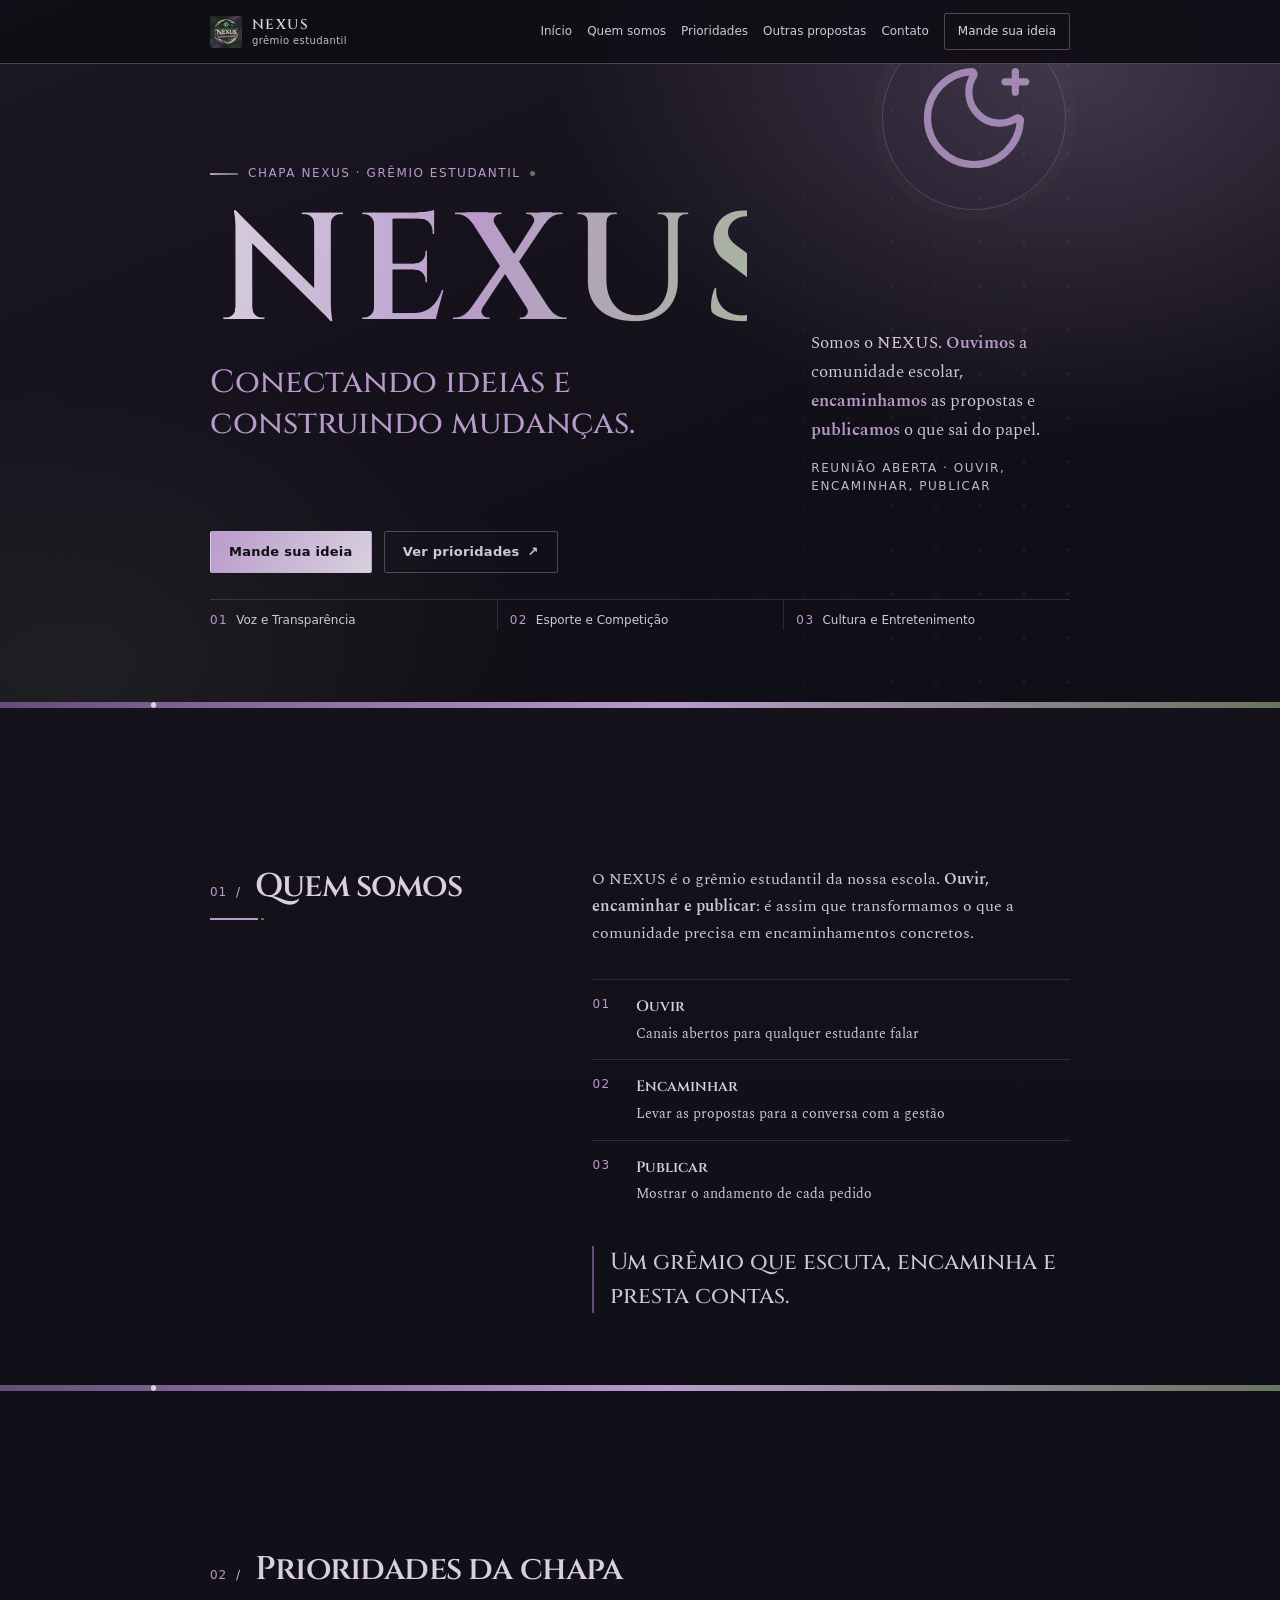
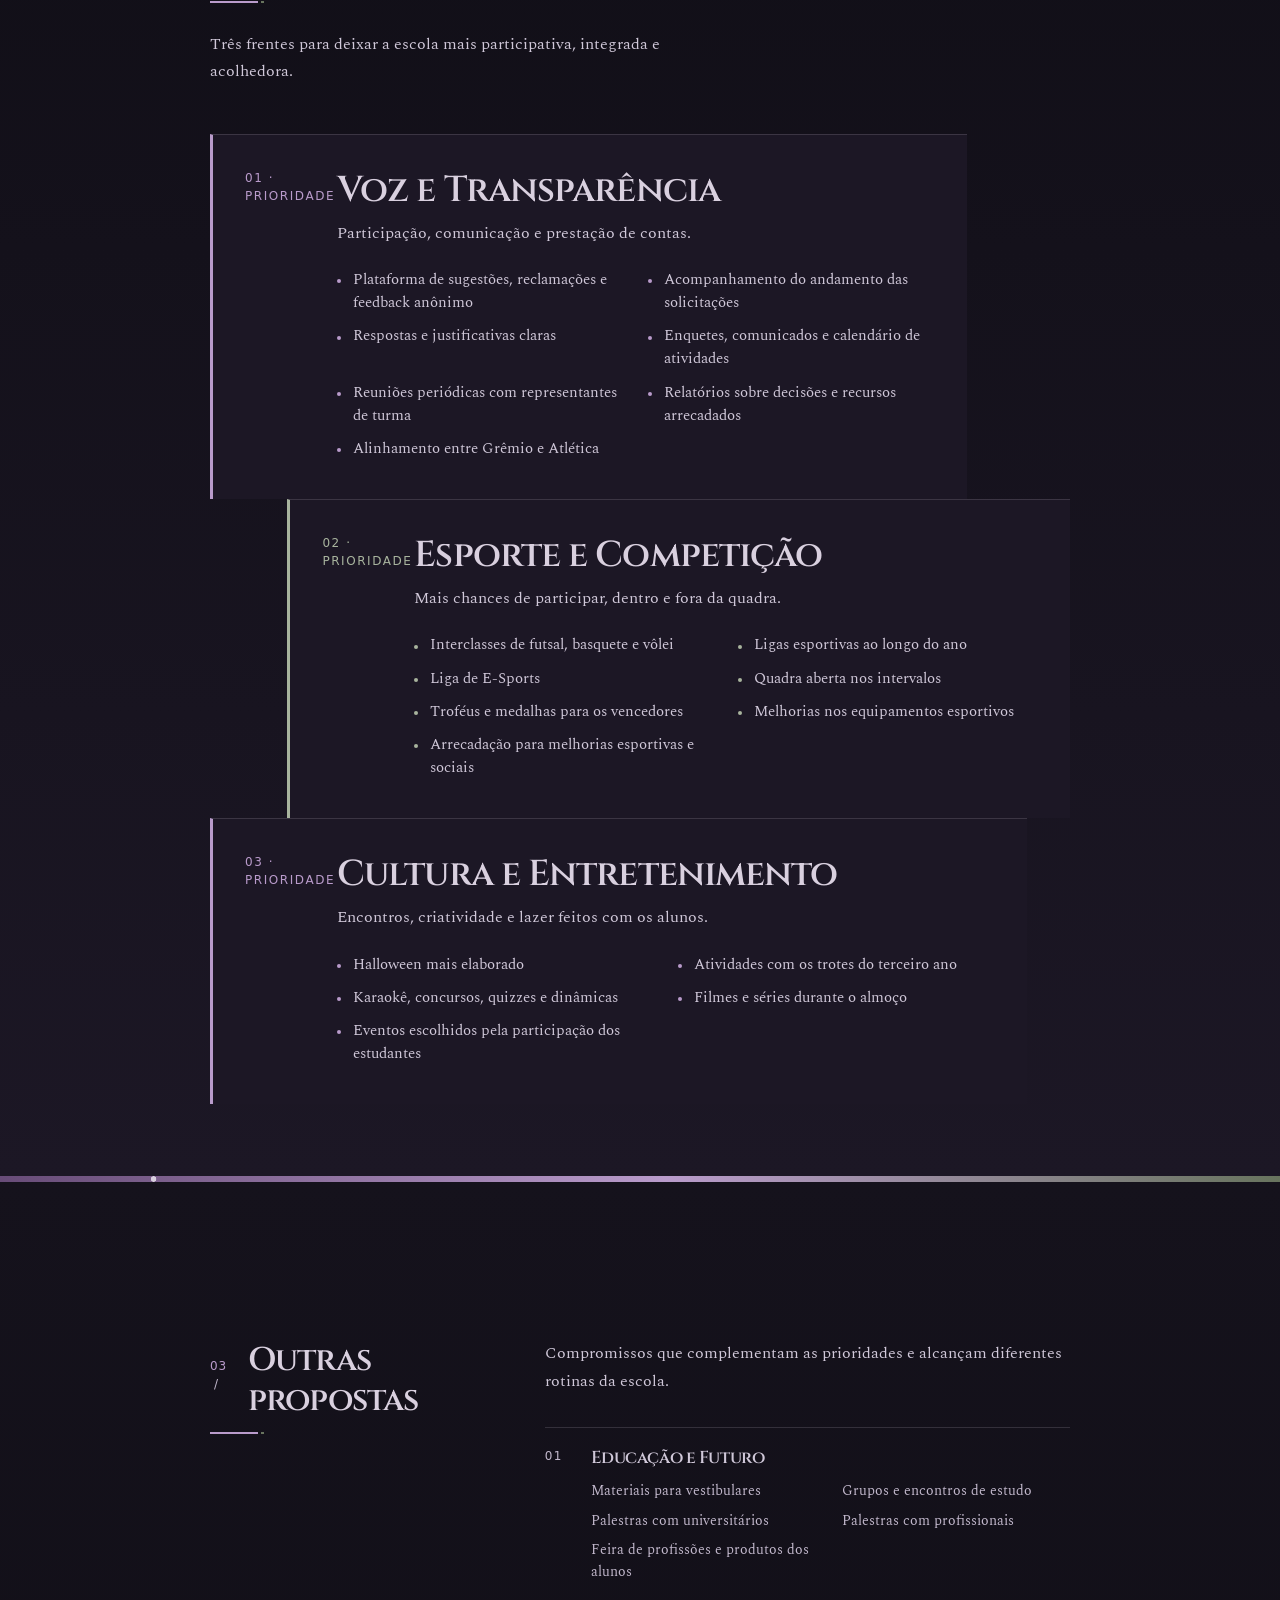
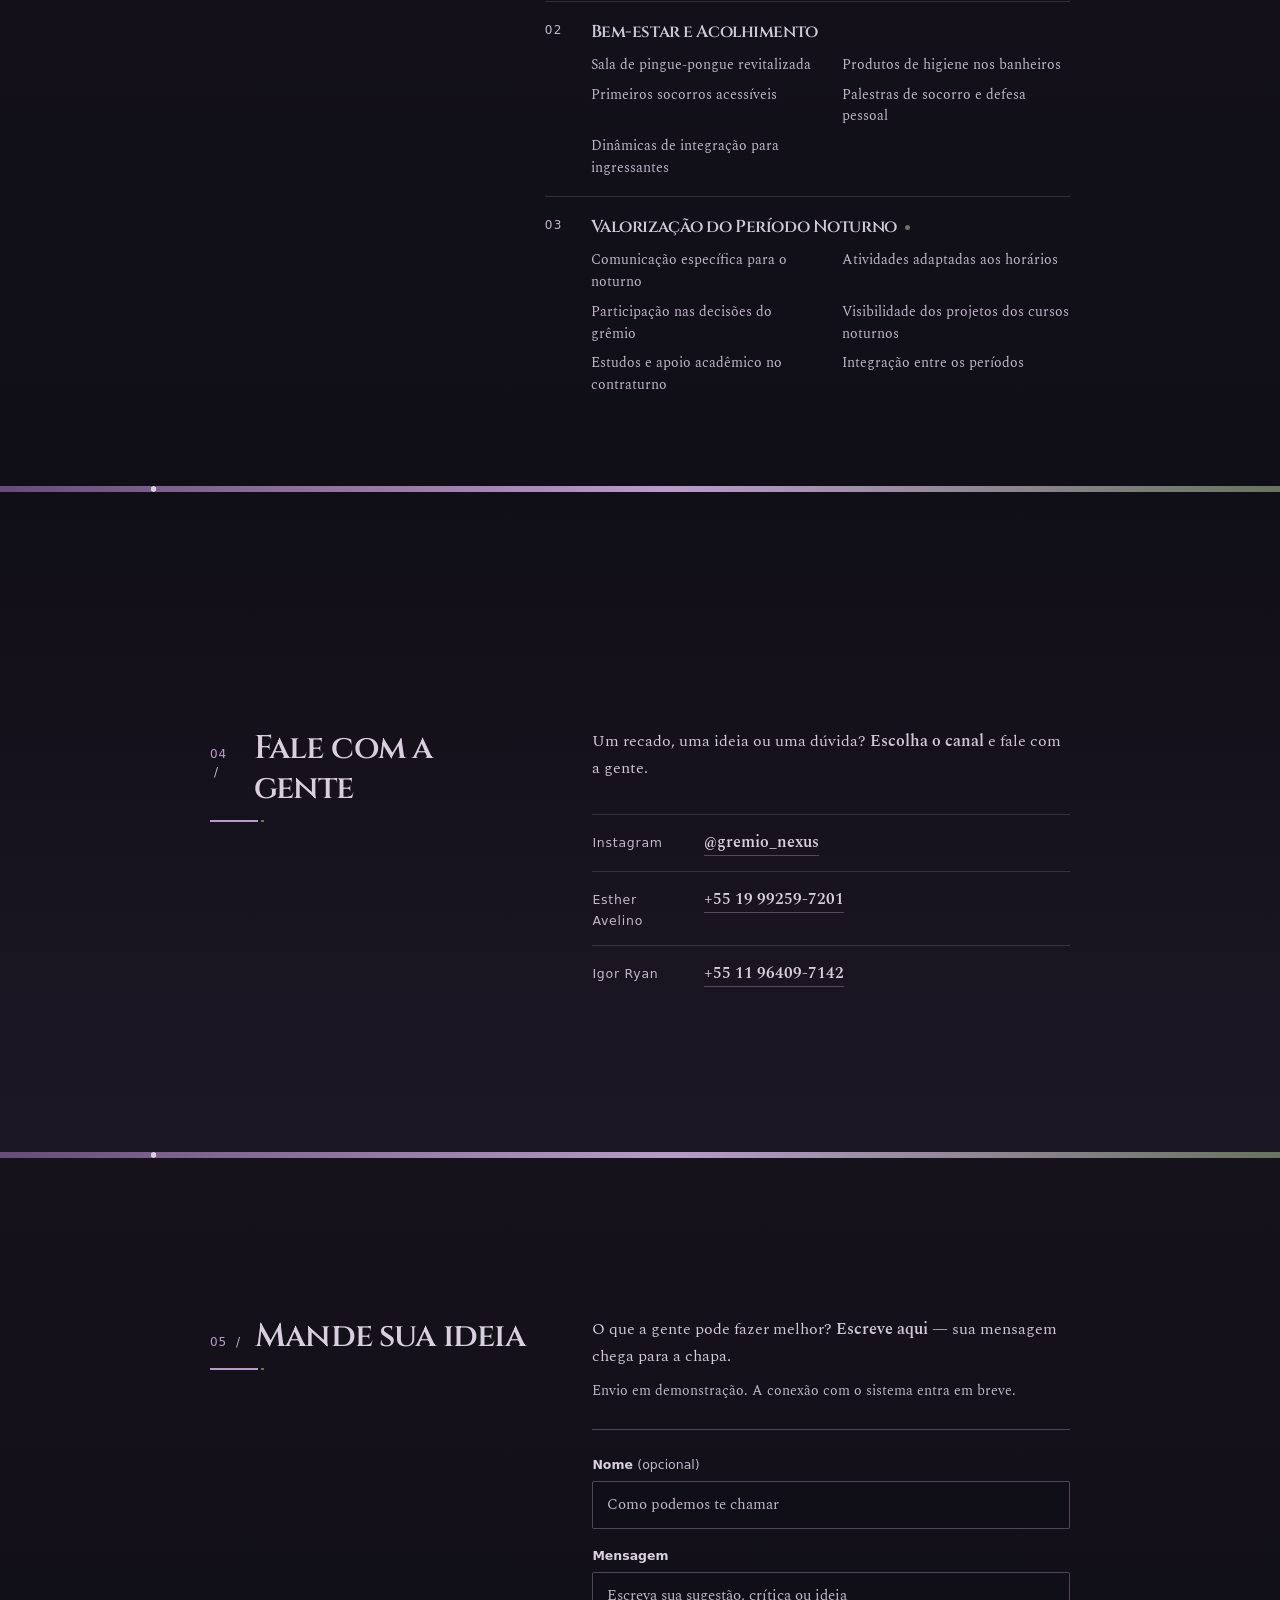
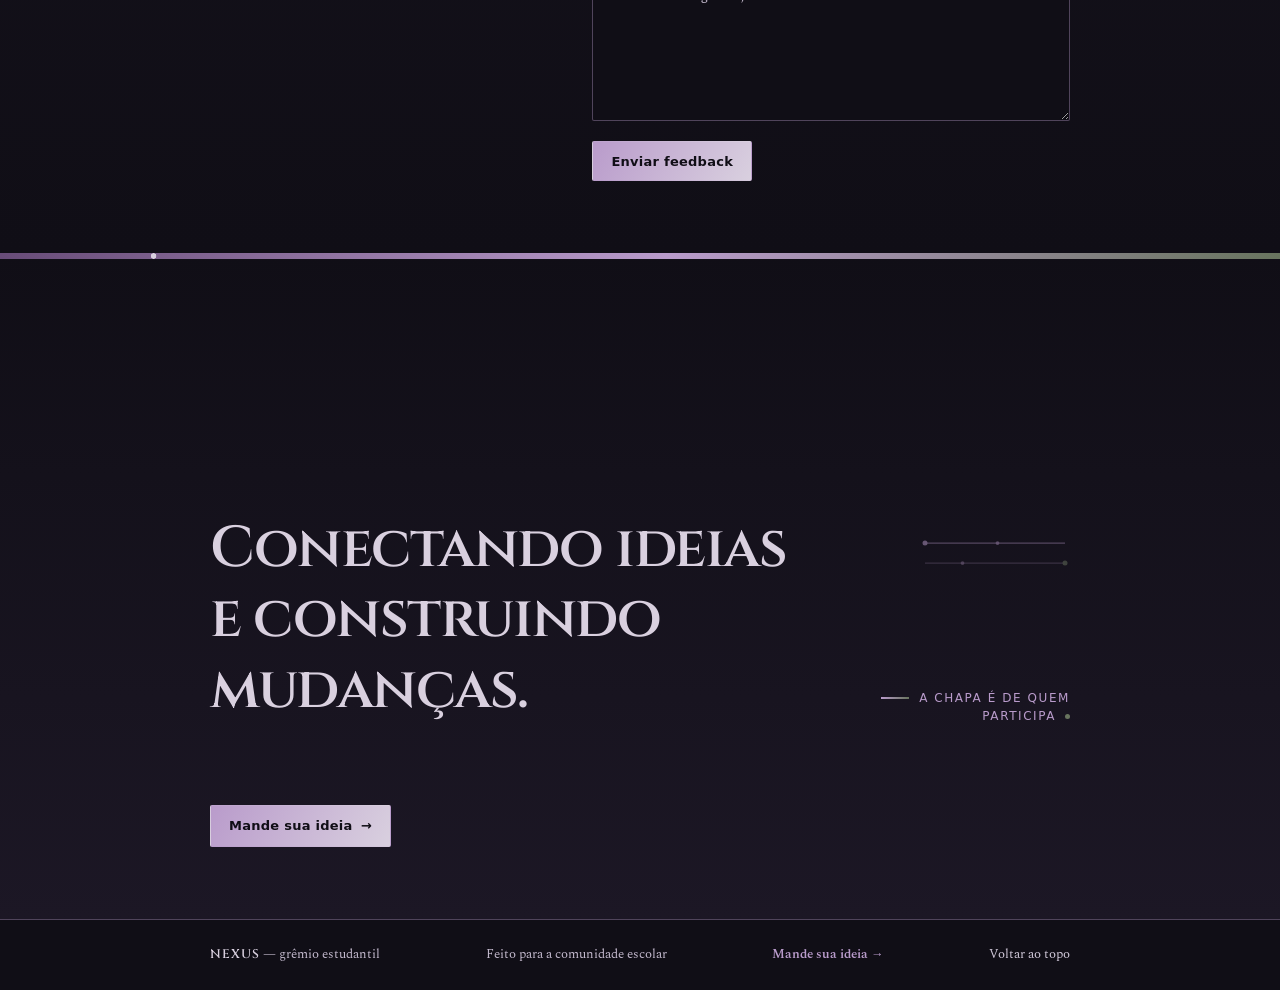
==== commit efcae6e8: "feat: reforca contraste do texto, contem brilho e corrige imperativos" ====
--- a/index.html
+++ b/index.html
@@ -36,7 +36,7 @@
         <a href="#propostas">Prioridades</a>
         <a href="#outras-propostas">Outras propostas</a>
         <a href="#contato">Contato</a>
-        <a class="nav-cta" href="#feedback">Manda sua ideia</a>
+        <a class="nav-cta" href="#feedback">Mande sua ideia</a>
       </nav>
 
       <details class="nav-mobile">
@@ -47,7 +47,7 @@
           <a href="#propostas">Prioridades</a>
           <a href="#outras-propostas">Outras propostas</a>
           <a href="#contato">Contato</a>
-          <a href="#feedback">Manda sua ideia</a>
+          <a href="#feedback">Mande sua ideia</a>
         </nav>
       </details>
     </div>
@@ -64,7 +64,7 @@
       <p class="lead">Somos o NEXUS. <strong>Ouvimos</strong> a comunidade escolar, <strong>encaminhamos</strong> as propostas e <strong>publicamos</strong> o que sai do papel.</p>
       <p class="doc__meta">Reunião aberta · Ouvir, encaminhar, publicar</p>
       <div class="hero__actions">
-        <a class="btn btn--primary" href="#feedback">Manda sua ideia</a>
+        <a class="btn btn--primary" href="#feedback">Mande sua ideia</a>
         <a class="btn btn--ghost" href="#propostas">Ver prioridades <span aria-hidden="true">↗</span></a>
       </div>
       <nav class="hero__index" aria-label="Atalhos para as prioridades">
@@ -199,9 +199,9 @@
     <section id="contato" aria-labelledby="contato-title">
       <div class="topic-head">
         <p class="section-index">04 <span>/</span></p>
-        <h2 id="contato-title">Fala com a gente</h2>
-      </div>
-      <p>Um recado, uma ideia ou uma dúvida? <strong>Escolha o canal</strong> e fala com a gente.</p>
+        <h2 id="contato-title">Fale com a gente</h2>
+      </div>
+      <p>Um recado, uma ideia ou uma dúvida? <strong>Escolha o canal</strong> e fale com a gente.</p>
       <dl class="contact-list">
         <div>
           <dt>Instagram</dt>
@@ -222,7 +222,7 @@
     <section id="feedback" aria-labelledby="feedback-title">
       <div class="topic-head">
         <p class="section-index">05 <span>/</span></p>
-        <h2 id="feedback-title">Manda sua ideia</h2>
+        <h2 id="feedback-title">Mande sua ideia</h2>
       </div>
       <p>O que a gente pode fazer melhor? <strong>Escreve aqui</strong> — sua mensagem chega para a chapa.</p>
       <p class="form-note">Envio em demonstração. A conexão com o sistema entra em breve.</p>
@@ -249,7 +249,7 @@
       <img class="final-cta__thread" src="assets/icones/conexao.svg" alt="" width="120" height="40" aria-hidden="true">
       <p class="kicker">A chapa é de quem participa</p>
       <h2 id="final-title">Conectando ideias e construindo mudanças.</h2>
-      <a class="btn btn--primary" href="#feedback">Manda sua ideia <span aria-hidden="true">→</span></a>
+      <a class="btn btn--primary" href="#feedback">Mande sua ideia <span aria-hidden="true">→</span></a>
     </section>
   </main>
 
@@ -257,7 +257,7 @@
     <div class="shell site-footer__inner">
       <span><strong>NEXUS</strong> — grêmio estudantil</span>
       <span>Feito para a comunidade escolar</span>
-      <a class="footer-cta" href="#feedback">Manda sua ideia →</a>
+      <a class="footer-cta" href="#feedback">Mande sua ideia →</a>
       <a href="#inicio">Voltar ao topo</a>
     </div>
   </footer>
--- a/estilos/styles.css
+++ b/estilos/styles.css
@@ -28,8 +28,8 @@
   --surface: #1C1725;
   --band: #15121C;
   --text: #D9D0DF;
-  --text-secondary: #C7BED2;
-  --text-muted: #B3A9BC;
+  --text-secondary: #D0C8D9;
+  --text-muted: #C2B8CC;
   --accent: #684C78;
   --accent-soft: #B99BCB;
   --accent-deep: #3B2C45;
@@ -42,8 +42,8 @@
 
   /* Superfícies em camadas: lilás de luar, sem brilho e sem verde em excesso */
   --wash-hero:
-    radial-gradient(58% 76% at 84% 10%, rgba(185, 155, 203, 0.34), transparent 70%),
-    radial-gradient(52% 62% at 6% 96%, rgba(104, 116, 94, 0.2), transparent 72%),
+    radial-gradient(58% 76% at 84% 10%, rgba(185, 155, 203, 0.27), transparent 70%),
+    radial-gradient(52% 62% at 6% 96%, rgba(104, 116, 94, 0.15), transparent 72%),
     linear-gradient(158deg, var(--surface) 0%, var(--bg) 72%);
   --wash-a: linear-gradient(180deg, var(--band), var(--bg));
   --wash-b: linear-gradient(180deg, var(--bg), var(--surface));
@@ -356,9 +356,9 @@
   right: calc(var(--lua-right) - 30px);
   width: calc(var(--lua) + 60px);
   height: calc(var(--lua) + 60px);
-  border: 1px solid rgba(185, 155, 203, 0.34);
+  border: 1px solid rgba(185, 155, 203, 0.26);
   border-radius: 50%;
-  box-shadow: 0 0 0 10px rgba(104, 116, 94, 0.07);
+  box-shadow: 0 0 0 10px rgba(104, 116, 94, 0.05);
   z-index: 0;
 }
 
@@ -366,11 +366,11 @@
   content: "";
   position: absolute;
   inset: 0;
-  background-image: radial-gradient(circle, rgba(185, 155, 203, 0.42) 1.2px, transparent 1.8px);
+  background-image: radial-gradient(circle, rgba(185, 155, 203, 0.36) 1.2px, transparent 1.8px);
   background-size: 44px 44px;
   -webkit-mask-image: linear-gradient(90deg, transparent 42%, #000 100%);
   mask-image: linear-gradient(90deg, transparent 42%, #000 100%);
-  opacity: 0.42;
+  opacity: 0.32;
   z-index: 0;
 }
 
@@ -385,7 +385,7 @@
   right: var(--lua-right);
   width: var(--lua);
   height: auto;
-  opacity: 0.95;
+  opacity: 0.82;
 }
 
 .kicker {
@@ -1288,7 +1288,7 @@
   }
 
   .hero__decor-moon {
-    opacity: 0.7;
+    opacity: 0.62;
   }
 
   .hero__decor::before,
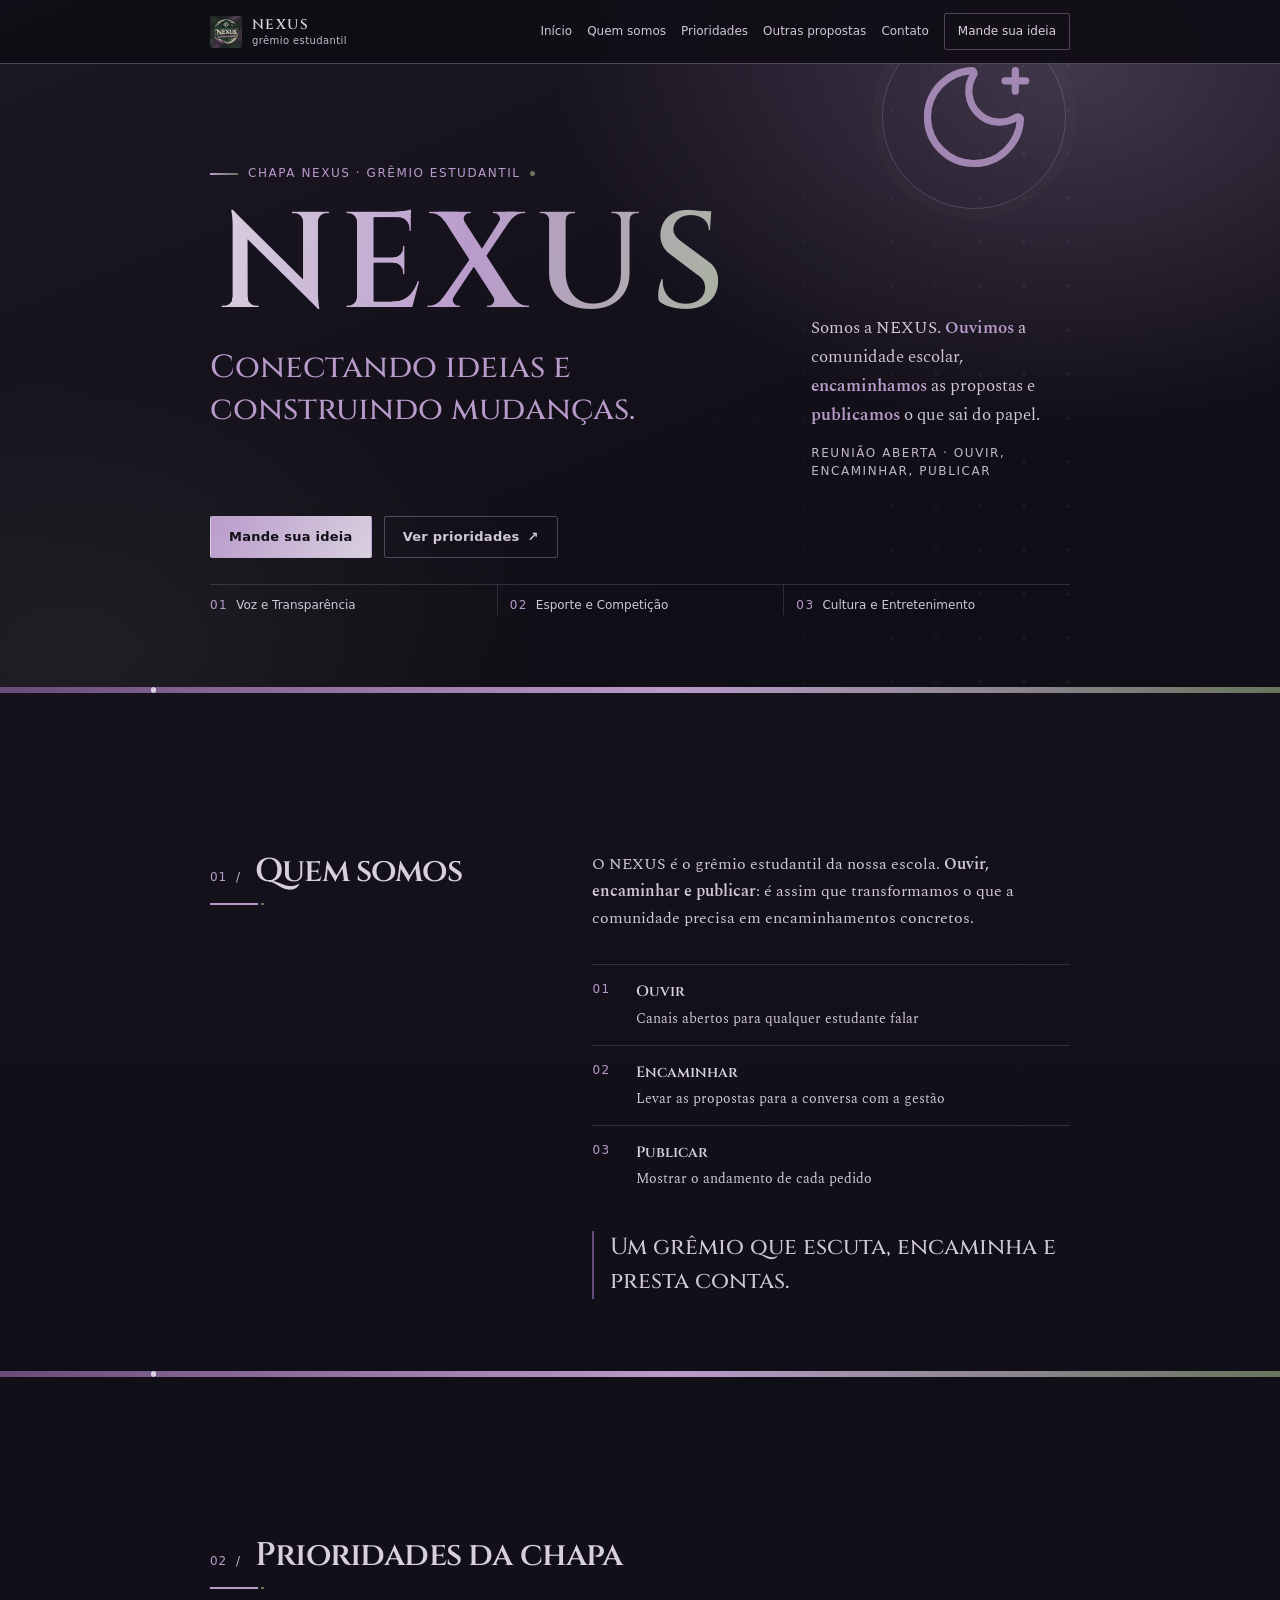
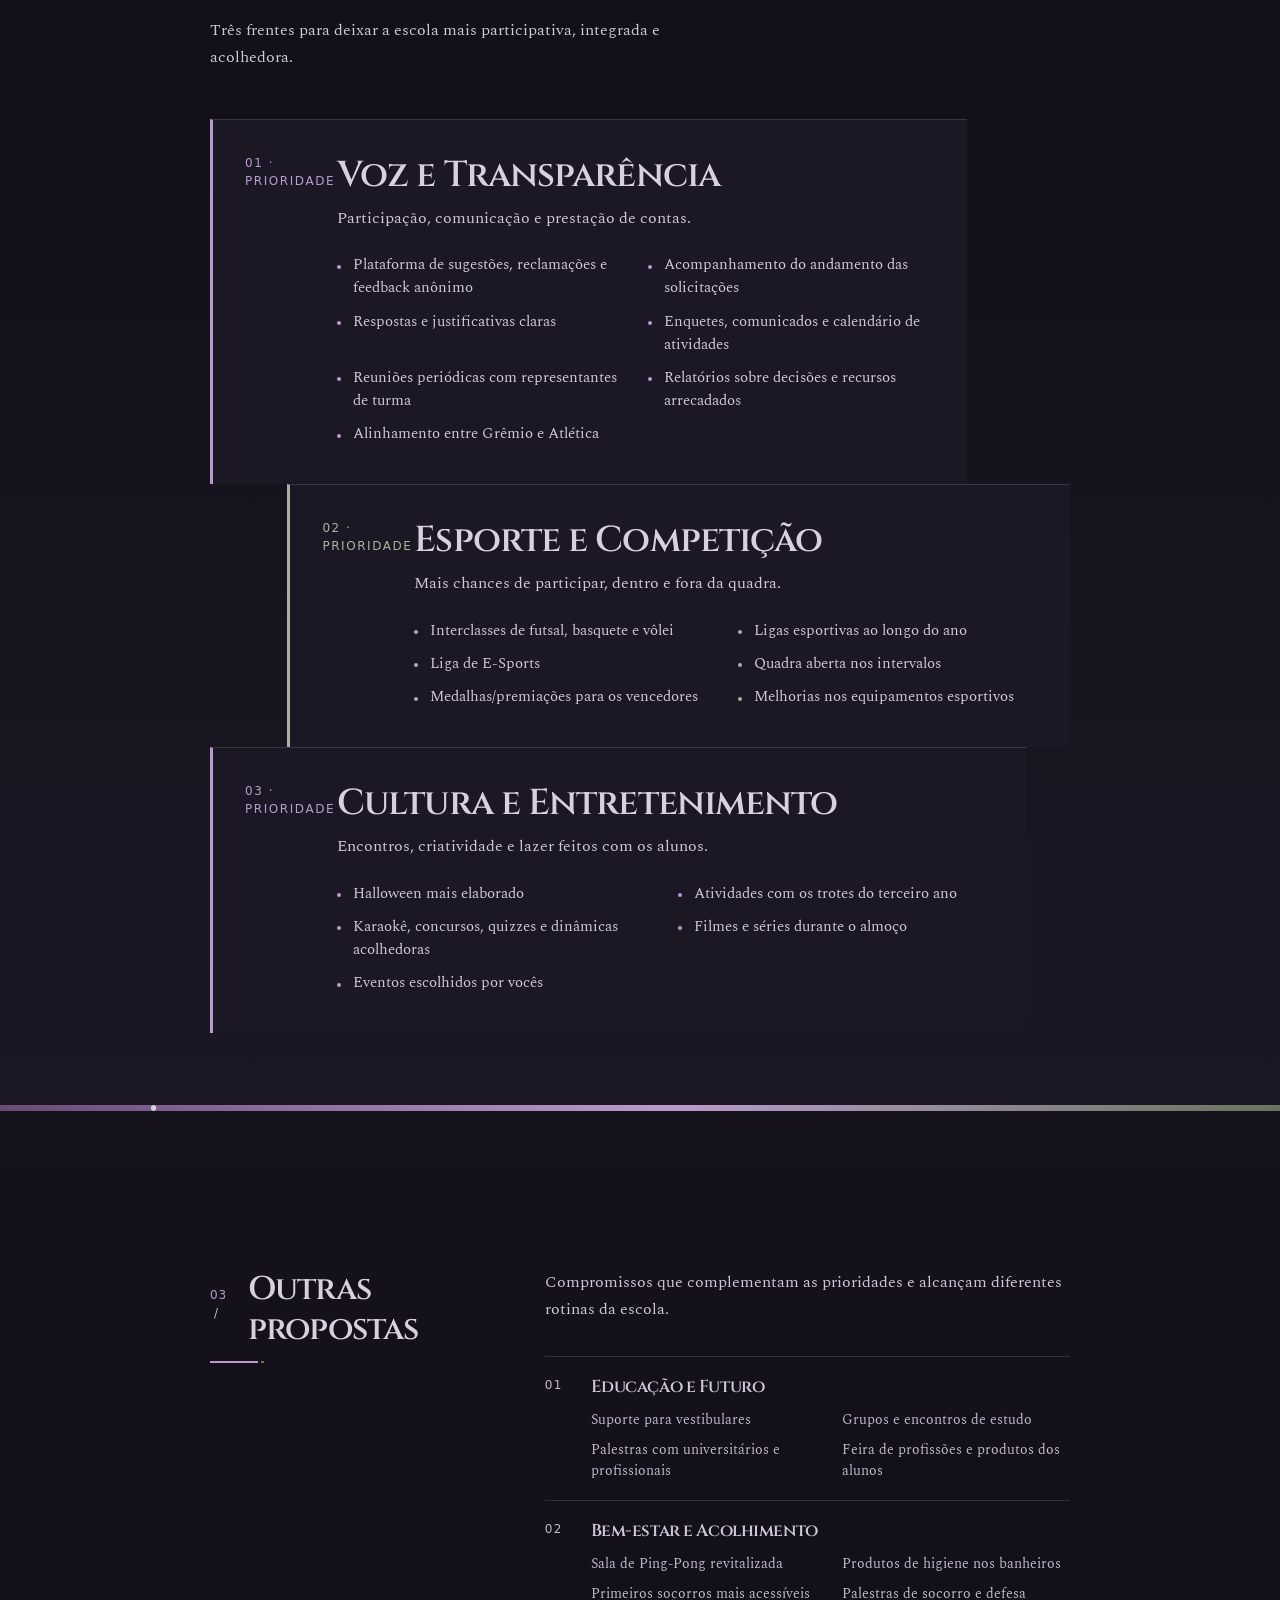
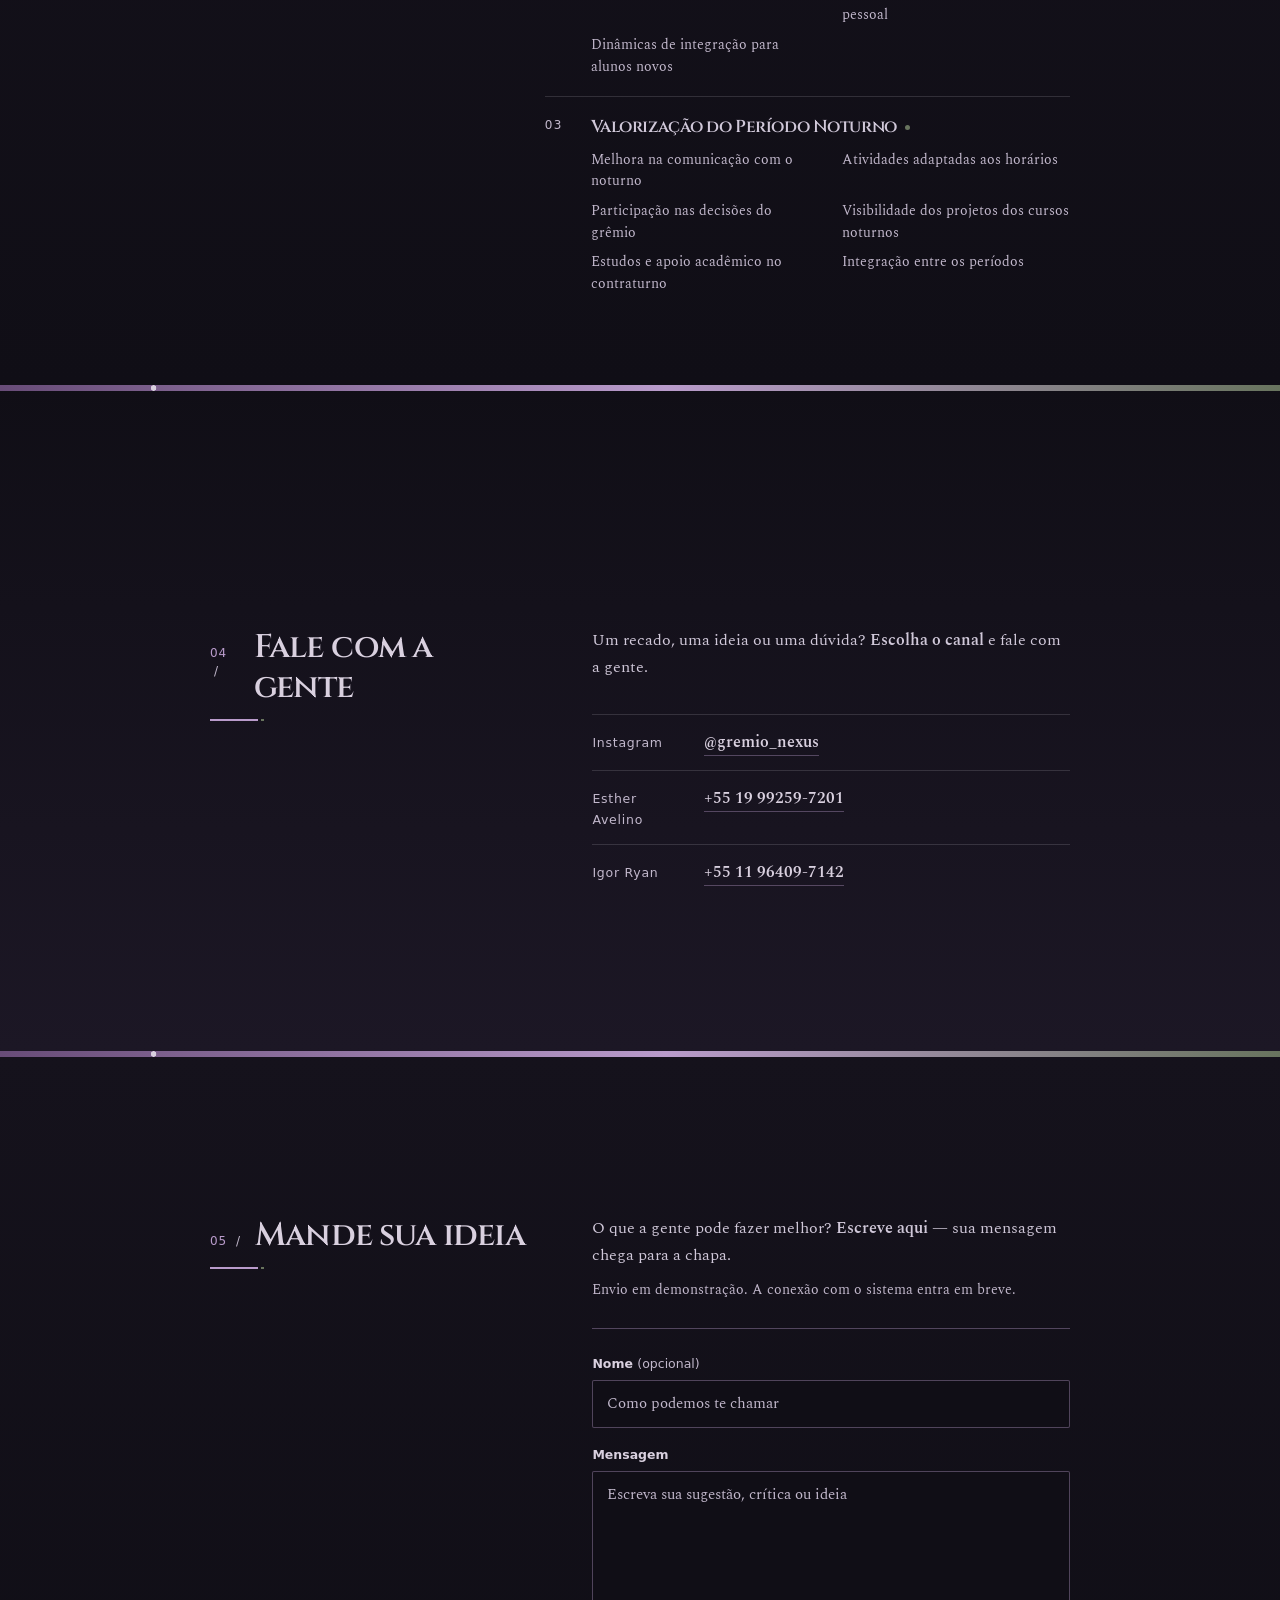
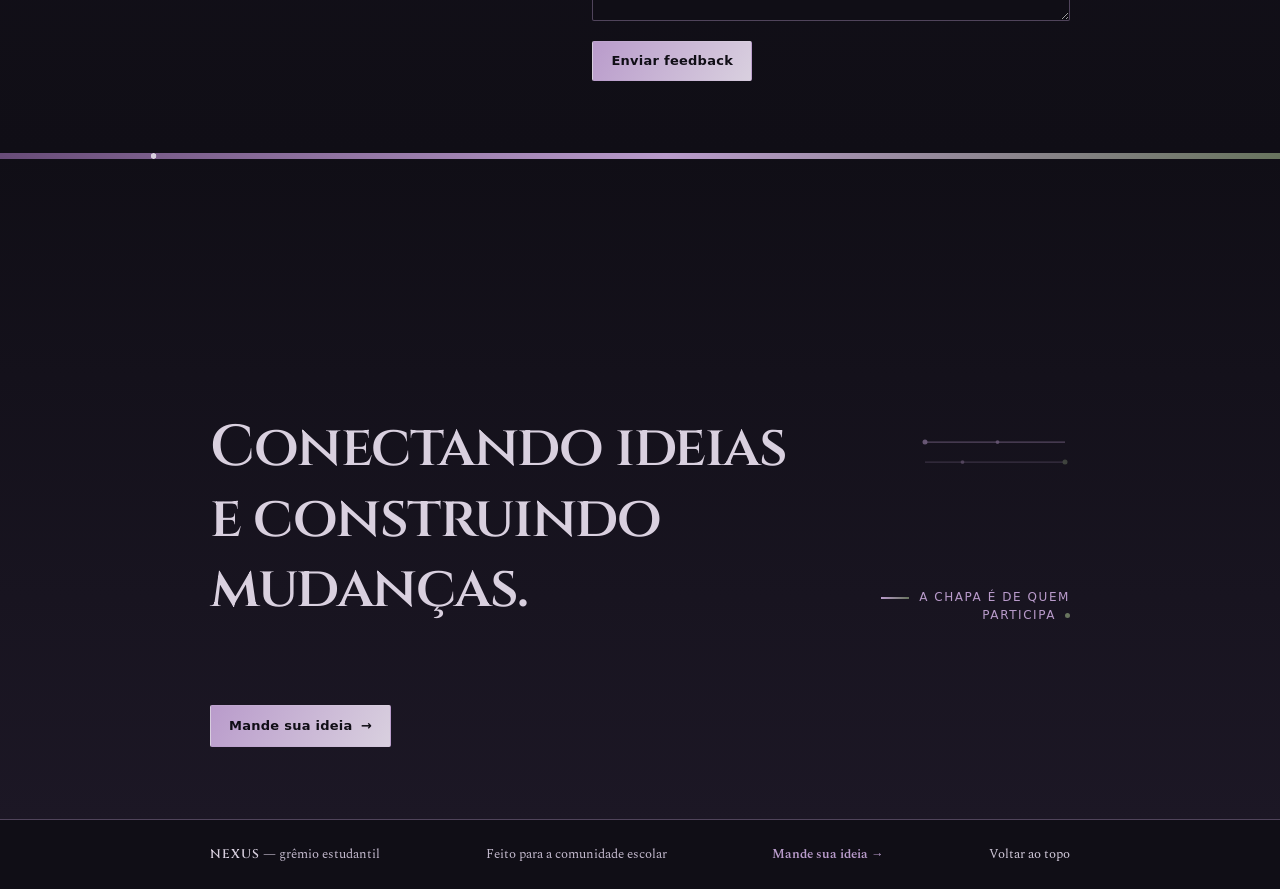
==== commit 8ed7f900: "feat: abre conversa no WhatsApp em vez de ligar direto" ====
--- a/index.html
+++ b/index.html
@@ -61,7 +61,7 @@
       <div class="hero__decor" aria-hidden="true">
         <img class="hero__decor-moon" src="assets/icones/lua-estrela.svg" alt="" width="88" height="88">
       </div>
-      <p class="lead">Somos o NEXUS. <strong>Ouvimos</strong> a comunidade escolar, <strong>encaminhamos</strong> as propostas e <strong>publicamos</strong> o que sai do papel.</p>
+      <p class="lead">Somos a NEXUS. <strong>Ouvimos</strong> a comunidade escolar, <strong>encaminhamos</strong> as propostas e <strong>publicamos</strong> o que sai do papel.</p>
       <p class="doc__meta">Reunião aberta · Ouvir, encaminhar, publicar</p>
       <div class="hero__actions">
         <a class="btn btn--primary" href="#feedback">Mande sua ideia</a>
@@ -131,9 +131,8 @@
             <li>Ligas esportivas ao longo do ano</li>
             <li>Liga de E-Sports</li>
             <li>Quadra aberta nos intervalos</li>
-            <li>Troféus e medalhas para os vencedores</li>
+            <li>Medalhas/premiações para os vencedores</li>
             <li>Melhorias nos equipamentos esportivos</li>
-            <li>Arrecadação para melhorias esportivas e sociais</li>
           </ul>
         </article>
 
@@ -144,9 +143,9 @@
           <ul class="priority__points">
             <li>Halloween mais elaborado</li>
             <li>Atividades com os trotes do terceiro ano</li>
-            <li>Karaokê, concursos, quizzes e dinâmicas</li>
+            <li>Karaokê, concursos, quizzes e dinâmicas acolhedoras</li>
             <li>Filmes e séries durante o almoço</li>
-            <li>Eventos escolhidos pela participação dos estudantes</li>
+            <li>Eventos escolhidos por vocês</li>
           </ul>
         </article>
       </div>
@@ -164,27 +163,26 @@
         <article class="area">
           <h3>Educação e Futuro</h3>
           <ul>
-            <li>Materiais para vestibulares</li>
+            <li>Suporte para vestibulares</li>
             <li>Grupos e encontros de estudo</li>
-            <li>Palestras com universitários</li>
-            <li>Palestras com profissionais</li>
+            <li>Palestras com universitários e profissionais</li>
             <li>Feira de profissões e produtos dos alunos</li>
           </ul>
         </article>
         <article class="area">
           <h3>Bem-estar e Acolhimento</h3>
           <ul>
-            <li>Sala de pingue-pongue revitalizada</li>
+            <li>Sala de Ping-Pong revitalizada</li>
             <li>Produtos de higiene nos banheiros</li>
-            <li>Primeiros socorros acessíveis</li>
+            <li>Primeiros socorros mais acessíveis</li>
             <li>Palestras de socorro e defesa pessoal</li>
-            <li>Dinâmicas de integração para ingressantes</li>
+            <li>Dinâmicas de integração para alunos novos</li>
           </ul>
         </article>
         <article class="area area--noturno">
           <h3>Valorização do Período Noturno</h3>
           <ul>
-            <li>Comunicação específica para o noturno</li>
+            <li>Melhora na comunicação com o noturno</li>
             <li>Atividades adaptadas aos horários</li>
             <li>Participação nas decisões do grêmio</li>
             <li>Visibilidade dos projetos dos cursos noturnos</li>
@@ -209,11 +207,11 @@
         </div>
         <div>
           <dt>Esther Avelino</dt>
-          <dd><a href="tel:+5519992597201">+55 19 99259-7201</a></dd>
+          <dd><a href="https://wa.me/5519992597201" target="_blank" rel="noopener noreferrer">+55 19 99259-7201</a></dd>
         </div>
         <div>
           <dt>Igor Ryan</dt>
-          <dd><a href="tel:+5511964097142">+55 11 96409-7142</a></dd>
+          <dd><a href="https://wa.me/5511964097142" target="_blank" rel="noopener noreferrer">+55 11 96409-7142</a></dd>
         </div>
       </dl>
     </section>
--- a/estilos/styles.css
+++ b/estilos/styles.css
@@ -48,7 +48,7 @@
   --wash-a: linear-gradient(180deg, var(--band), var(--bg));
   --wash-b: linear-gradient(180deg, var(--bg), var(--surface));
 
-  --step-hero: clamp(3.8rem, 15vw, 9.5rem);
+  --step-hero: clamp(3.8rem, 15vw, 8.5rem);
   --radius-control: 2px;
   --header-h: 64px;
   --shell: 860px;
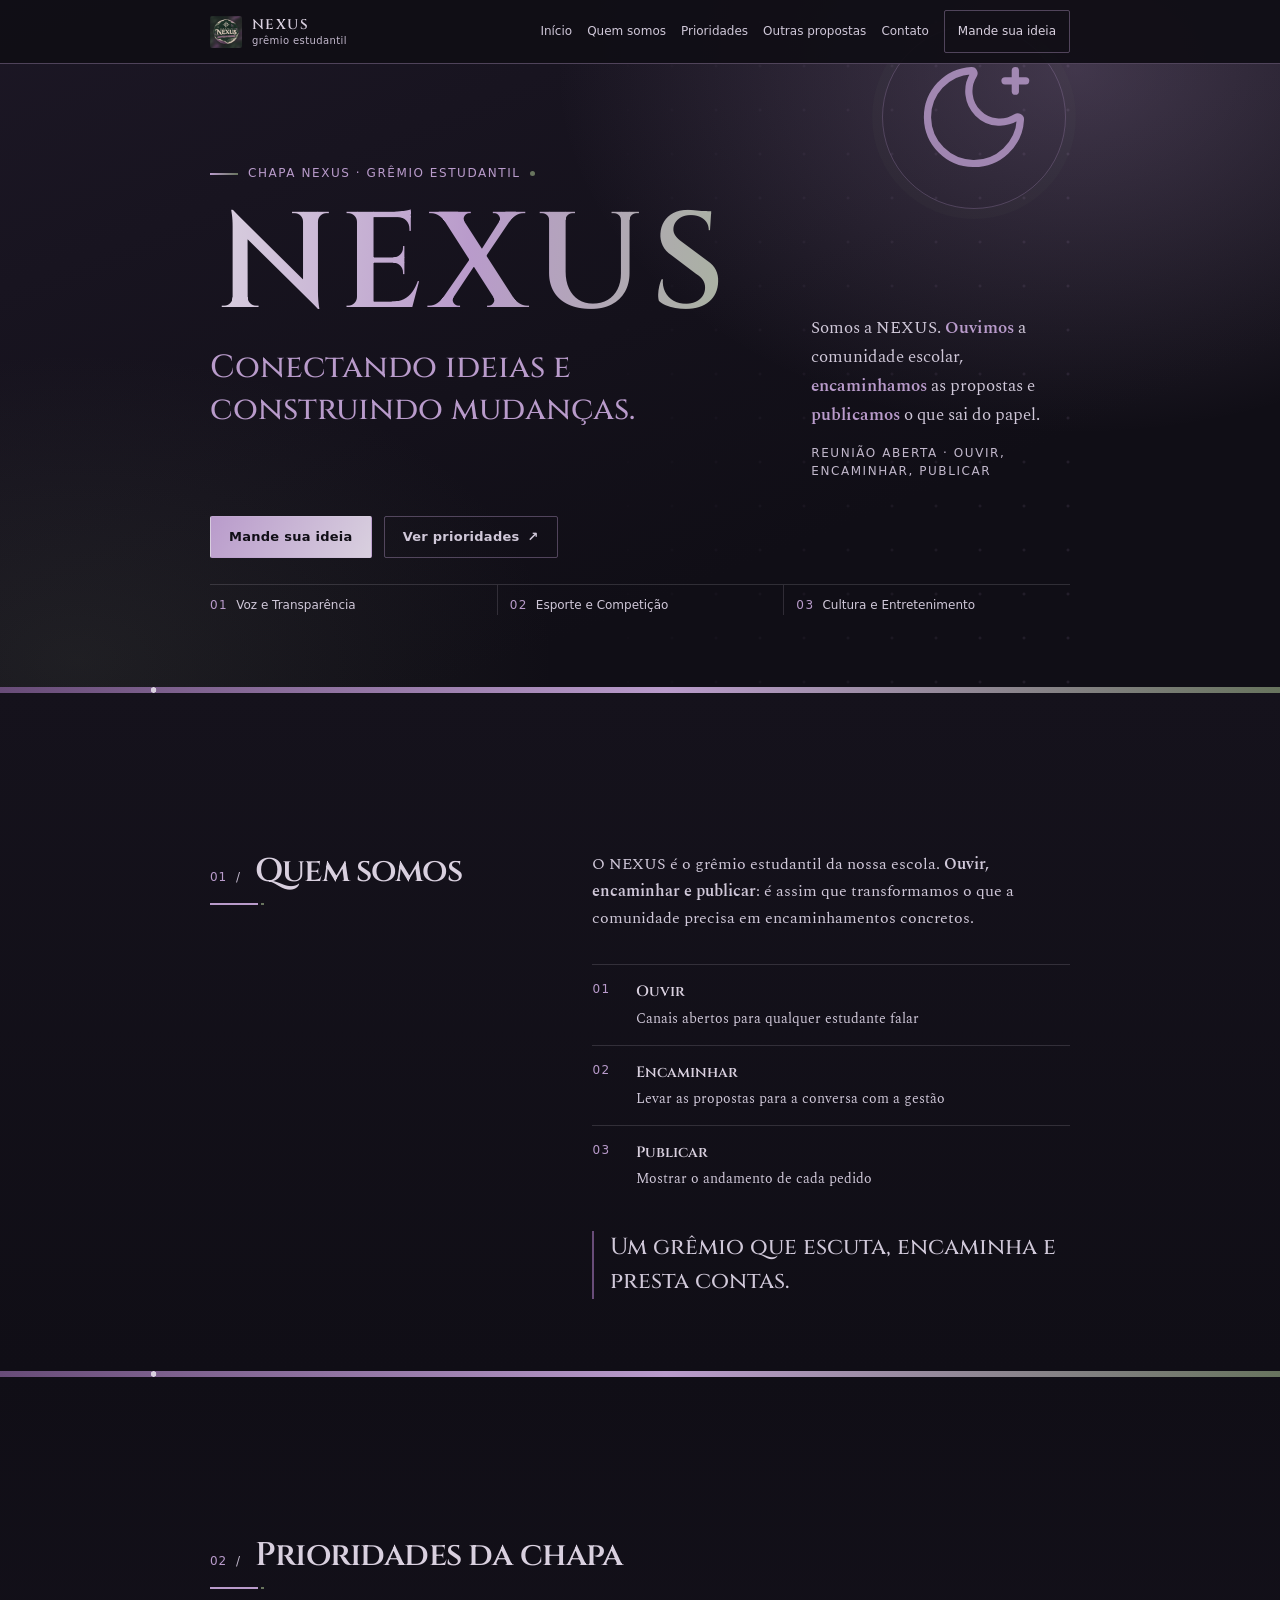
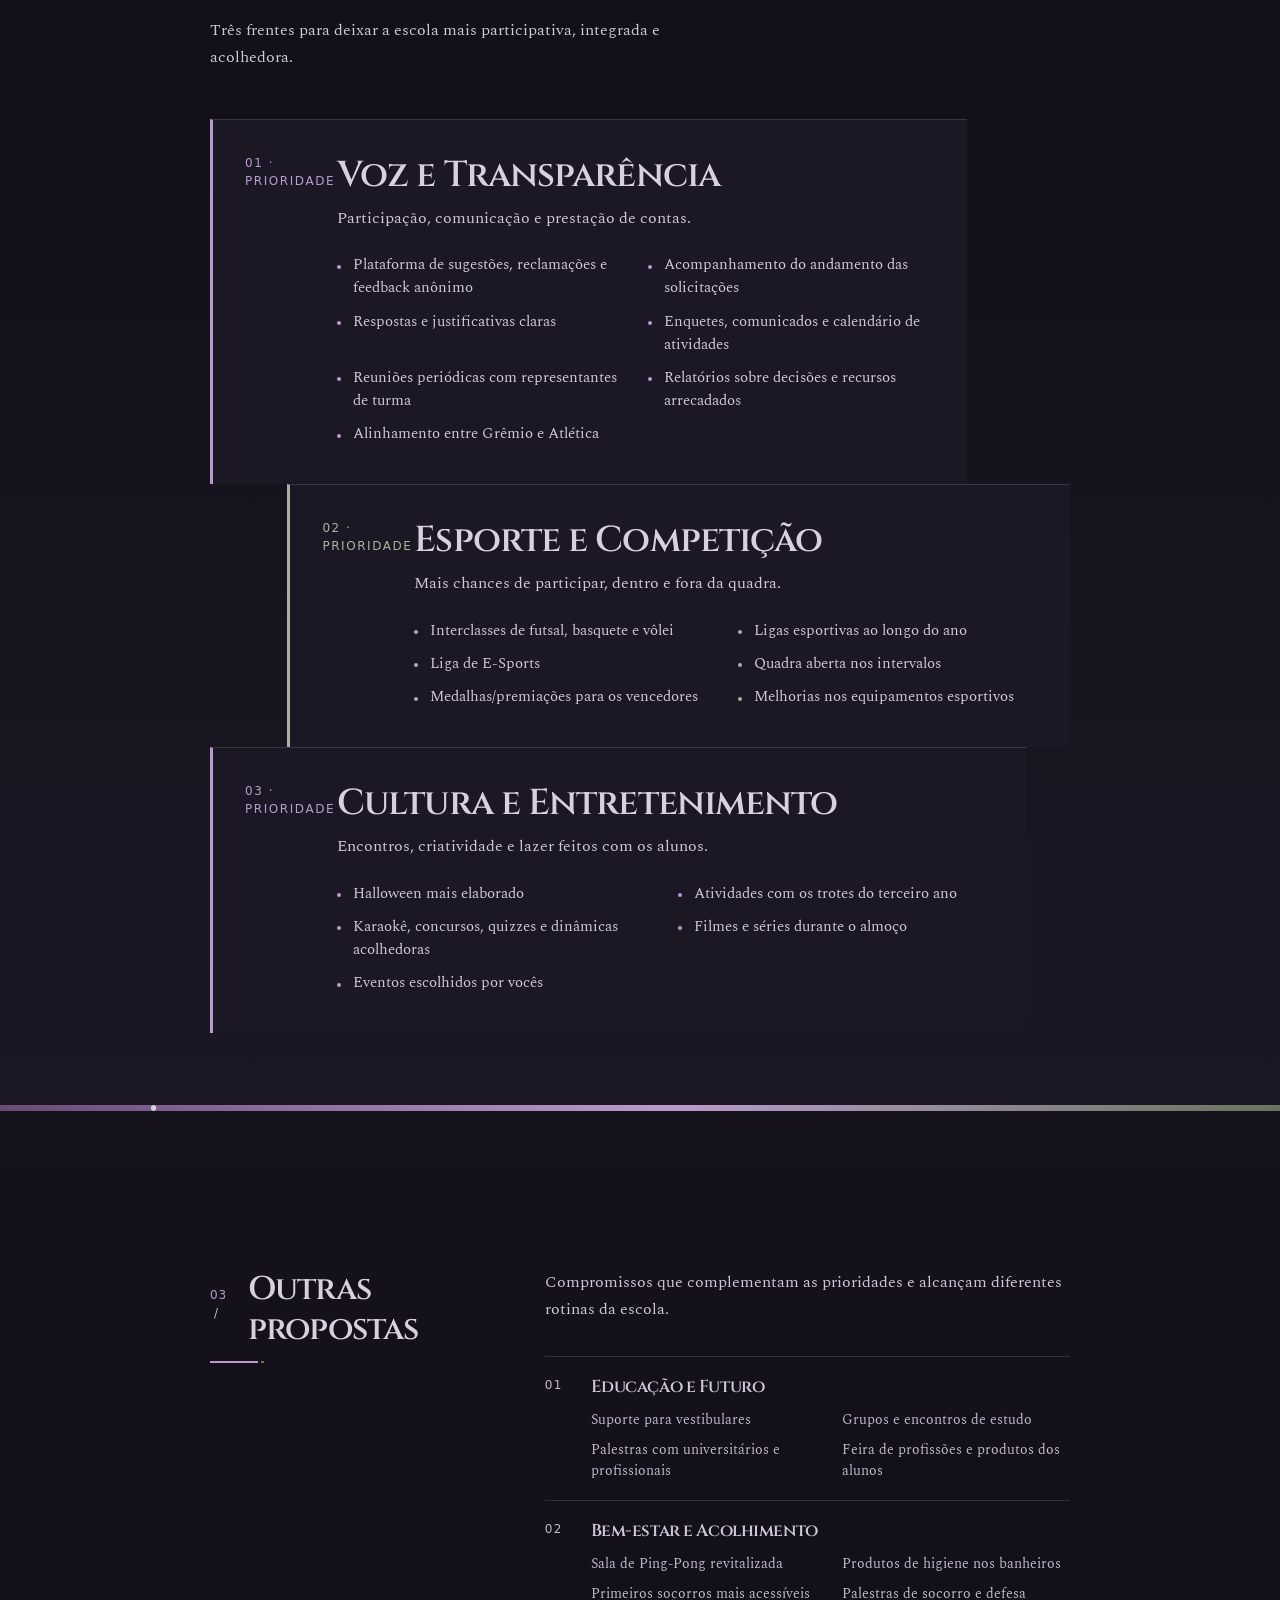
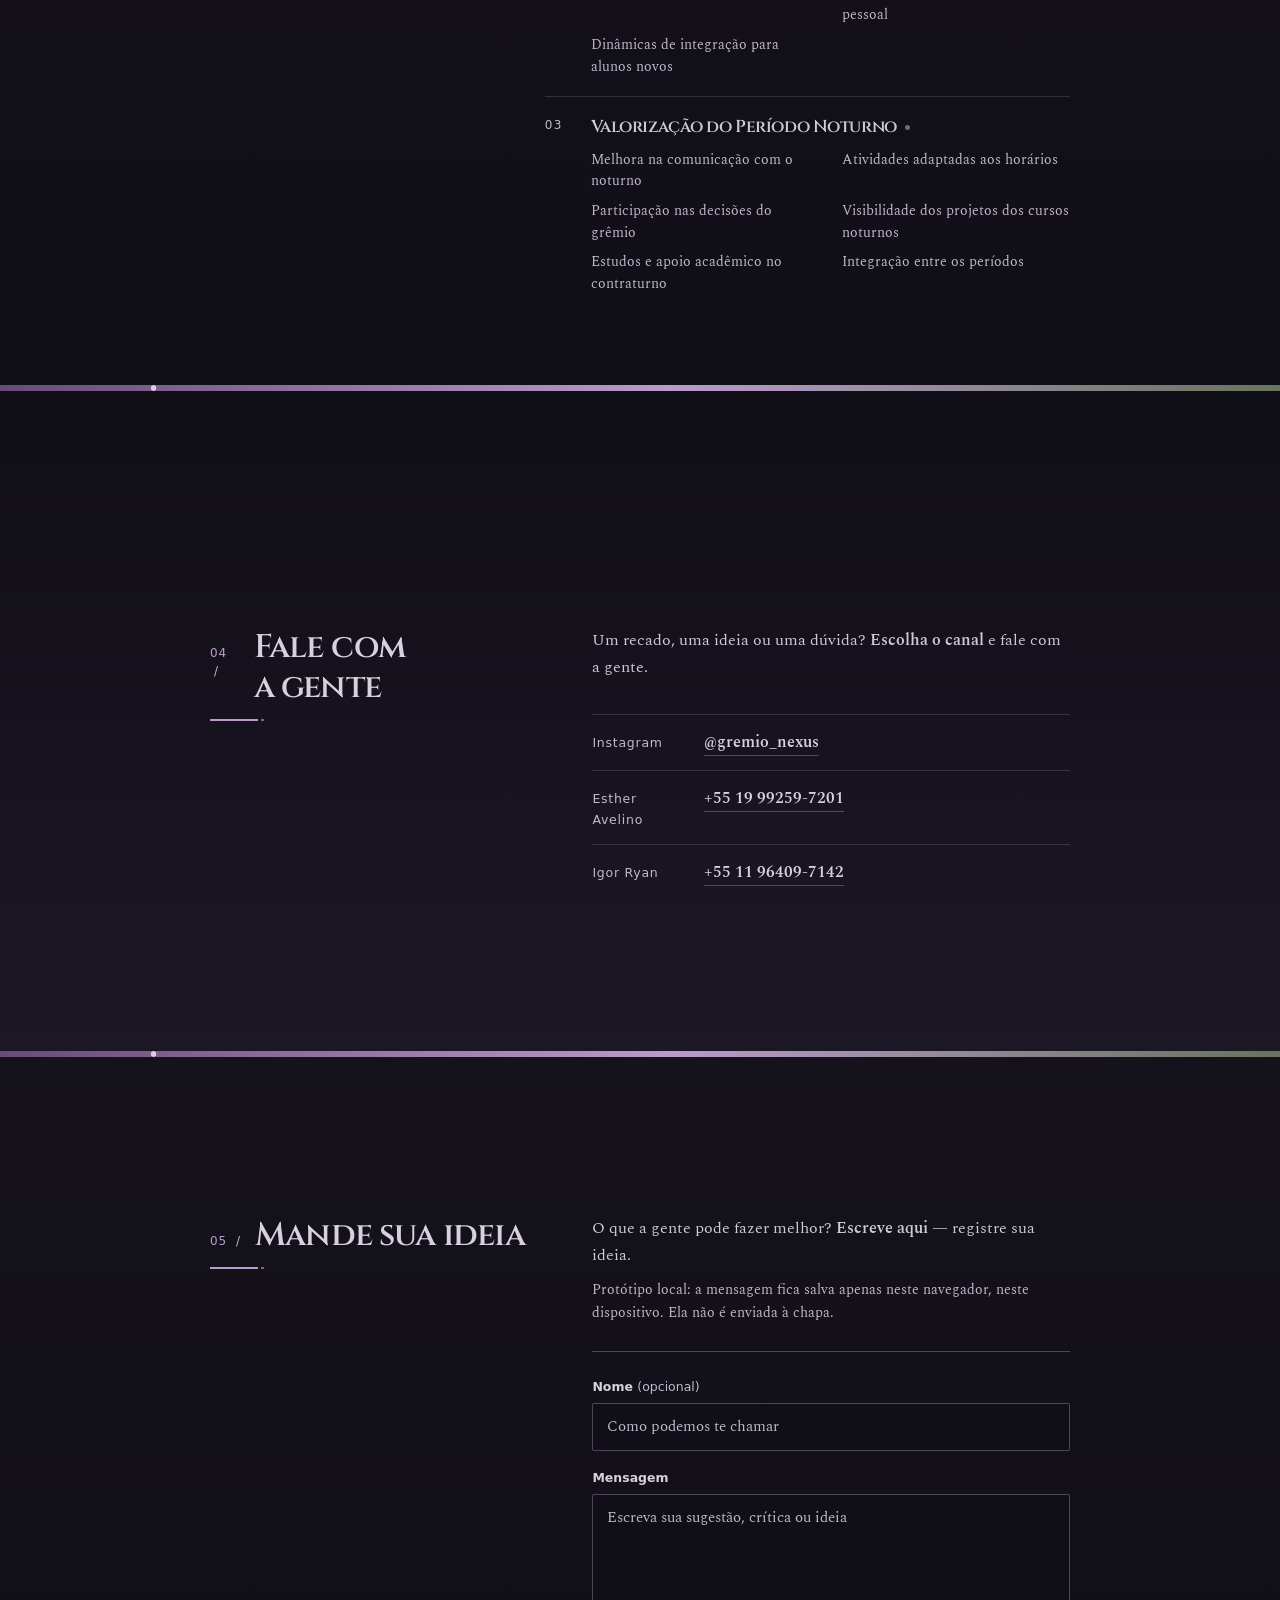
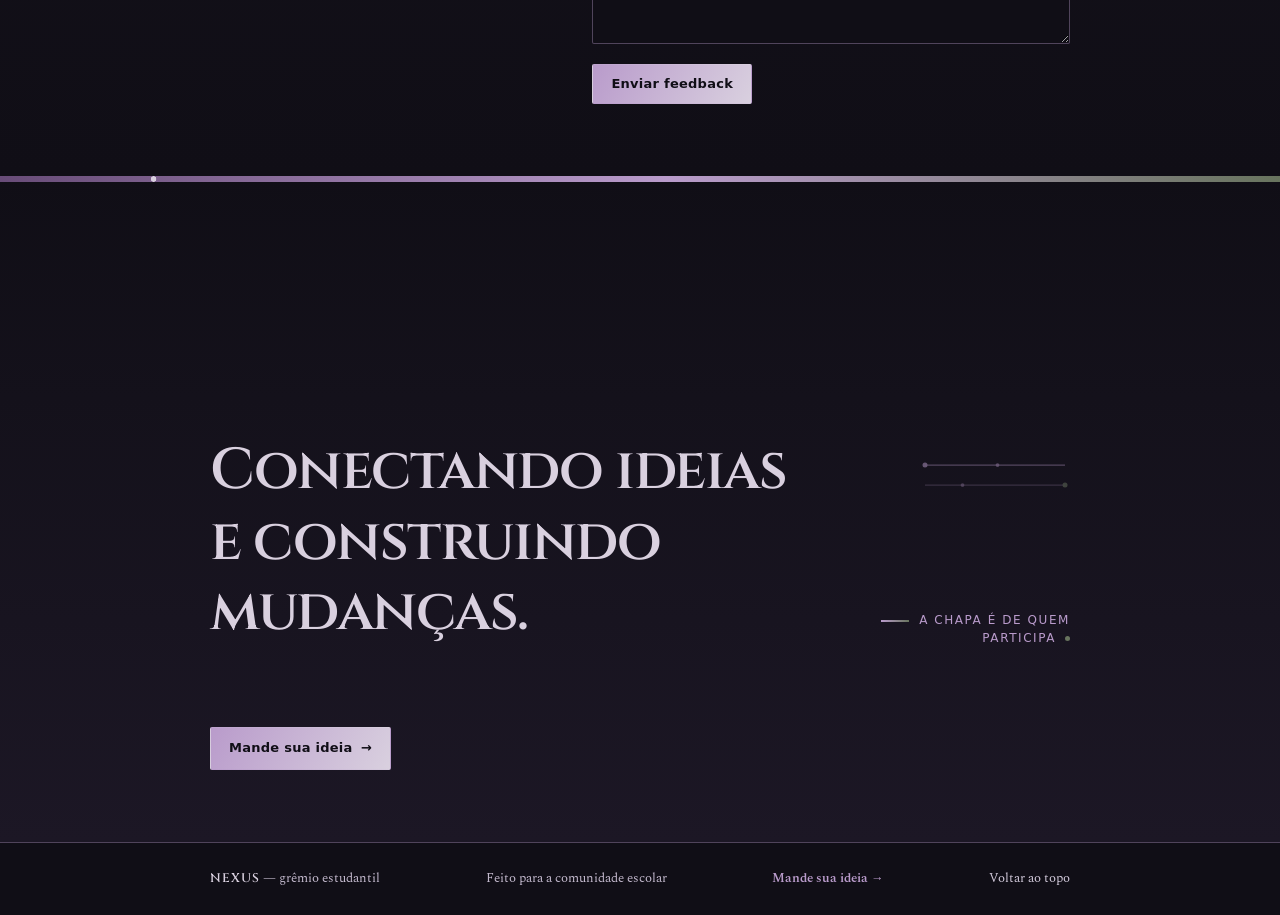
==== commit 751eda29: "feat: salva ideias localmente e adiciona painel administrativo" ====
--- a/index.html
+++ b/index.html
@@ -222,18 +222,18 @@
         <p class="section-index">05 <span>/</span></p>
         <h2 id="feedback-title">Mande sua ideia</h2>
       </div>
-      <p>O que a gente pode fazer melhor? <strong>Escreve aqui</strong> — sua mensagem chega para a chapa.</p>
-      <p class="form-note">Envio em demonstração. A conexão com o sistema entra em breve.</p>
-
-      <!-- Quando o back-end existir: troque o handler em componentes/script.js por um fetch() para a API. -->
+      <p>O que a gente pode fazer melhor? <strong>Escreve aqui</strong> — registre sua ideia.</p>
+      <p class="form-note">Protótipo local: a mensagem fica salva apenas neste navegador, neste dispositivo. Ela não é enviada à chapa.</p>
+
+      <!-- Persistência em componentes/storage.js. Troque o adapter por Supabase sem mudar este formulário. -->
       <form class="feedback-form" id="feedback-form" novalidate>
         <div class="field">
           <label for="feedback-nome">Nome <span>(opcional)</span></label>
-          <input id="feedback-nome" name="nome" type="text" autocomplete="name" placeholder="Como podemos te chamar">
+          <input id="feedback-nome" name="nome" type="text" autocomplete="name" maxlength="80" placeholder="Como podemos te chamar">
         </div>
         <div class="field">
           <label for="feedback-mensagem">Mensagem</label>
-          <textarea id="feedback-mensagem" name="mensagem" rows="5" required minlength="10" placeholder="Escreva sua sugestão, crítica ou ideia"></textarea>
+          <textarea id="feedback-mensagem" name="mensagem" rows="5" required minlength="10" maxlength="2000" aria-describedby="feedback-status" placeholder="Escreva sua sugestão, crítica ou ideia"></textarea>
         </div>
         <div class="form-actions">
           <button class="btn btn--primary" type="submit" id="feedback-submit">Enviar feedback</button>
@@ -260,6 +260,7 @@
     </div>
   </footer>
 
+  <script src="componentes/storage.js"></script>
   <script src="componentes/script.js"></script>
 </body>
 </html>
--- a/estilos/styles.css
+++ b/estilos/styles.css
@@ -66,6 +66,21 @@
   overflow-x: clip;
   scroll-behavior: smooth;
   scroll-padding-top: calc(var(--header-h) + 24px);
+  scrollbar-color: var(--accent) var(--bg);
+}
+
+::-webkit-scrollbar {
+  width: 10px;
+  height: 10px;
+}
+
+::-webkit-scrollbar-track {
+  background: var(--bg);
+}
+
+::-webkit-scrollbar-thumb {
+  background: var(--accent);
+  border: 2px solid var(--bg);
 }
 
 body {
@@ -95,6 +110,7 @@
 h1, h2, h3 {
   font-family: "Cinzel", Georgia, serif;
   letter-spacing: -0.025em;
+  text-wrap: balance;
 }
 
 h2 {
@@ -213,7 +229,7 @@
   font-family: var(--font-ui);
   font-size: 12px;
   white-space: nowrap;
-  padding: 6px 0;
+  padding: 11px 0;
   border-bottom: 1px solid transparent;
   transition: color 160ms var(--ease), border-color 160ms var(--ease);
 }
@@ -225,7 +241,7 @@
 
 .nav-desktop .nav-cta {
   color: var(--text);
-  padding: 7px 13px;
+  padding: 10px 13px;
   border: 1px solid var(--hairline-strong);
   border-radius: var(--radius-control);
   transition: background-color 160ms var(--ease), border-color 160ms var(--ease);
@@ -902,6 +918,7 @@
   border: 1px solid var(--hairline-strong);
   border-radius: var(--radius-control);
   color: var(--text);
+  caret-color: var(--accent-soft);
   font: inherit;
   font-size: 15px;
   padding: 10px 14px;
@@ -978,6 +995,7 @@
 }
 
 .form-status {
+  min-height: 22px;
   font-size: 13px;
   color: var(--text-secondary);
 }
@@ -1060,6 +1078,9 @@
 }
 
 .site-footer a {
+  display: inline-flex;
+  align-items: center;
+  min-height: 24px;
   color: var(--text-secondary);
 }
 
@@ -1100,7 +1121,10 @@
   .nav-mobile summary {
     list-style: none;
     cursor: pointer;
-    padding: 6px 12px;
+    display: inline-flex;
+    align-items: center;
+    min-height: 44px;
+    padding: 6px 14px;
     border: 1px solid var(--hairline-strong);
     border-radius: var(--radius-control);
     font-family: var(--font-ui);
@@ -1327,6 +1351,10 @@
     flex-direction: column;
     align-items: flex-start;
   }
+
+  .site-footer a {
+    min-height: 40px;
+  }
 }
 
 /* Telas baixas: menos espaçamento sem comprimir a leitura */
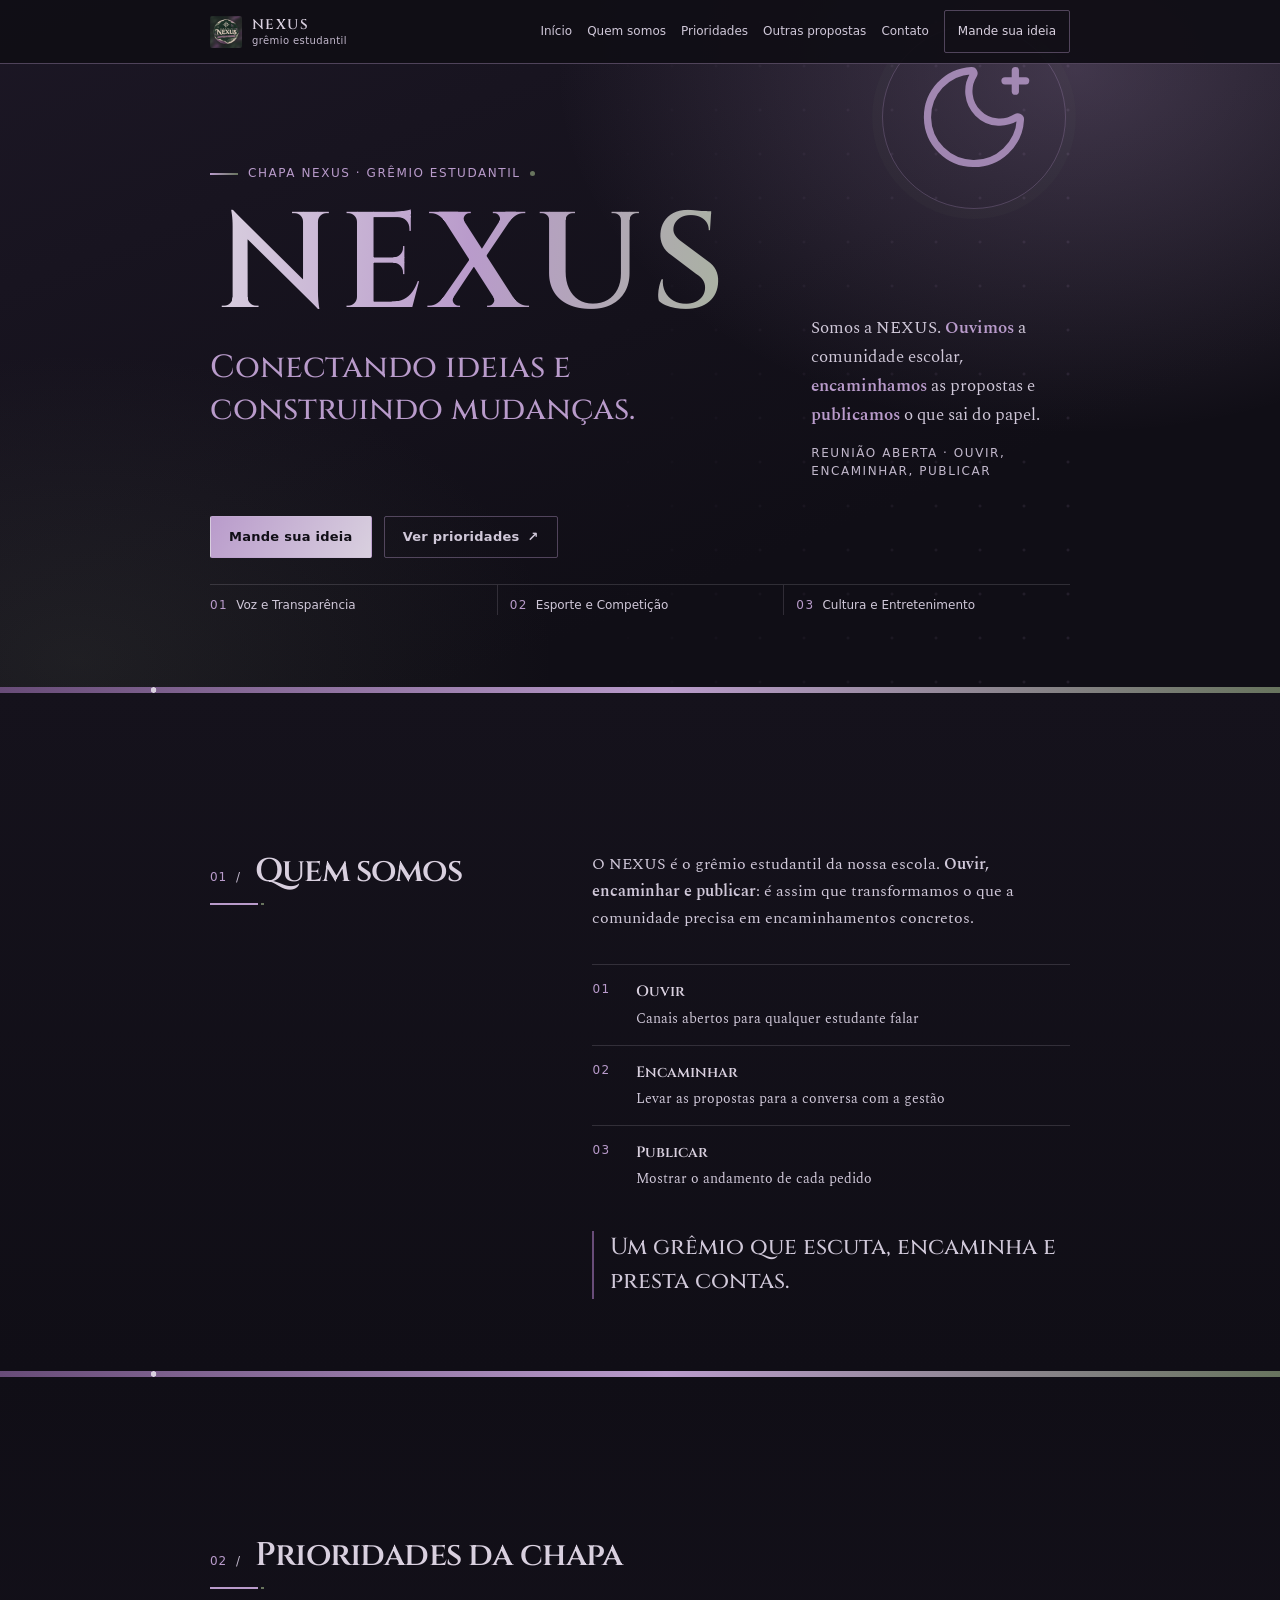
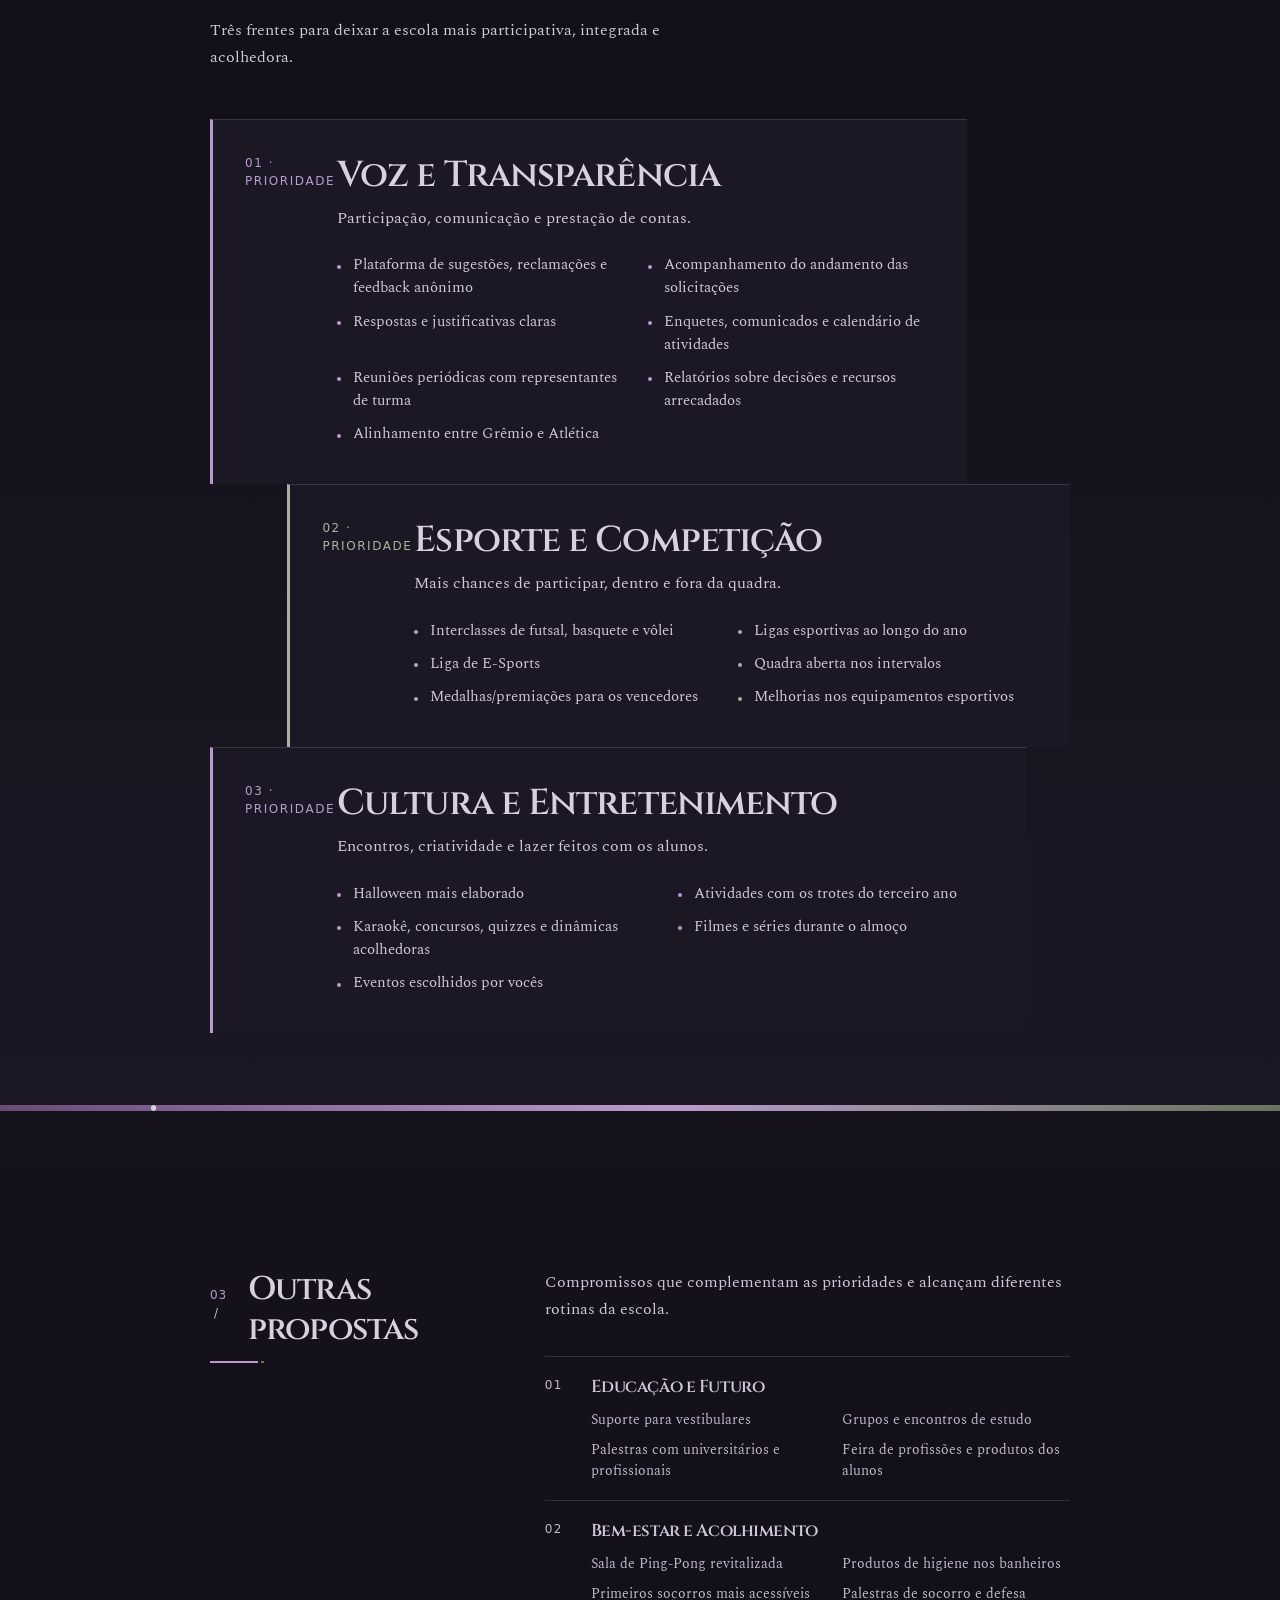
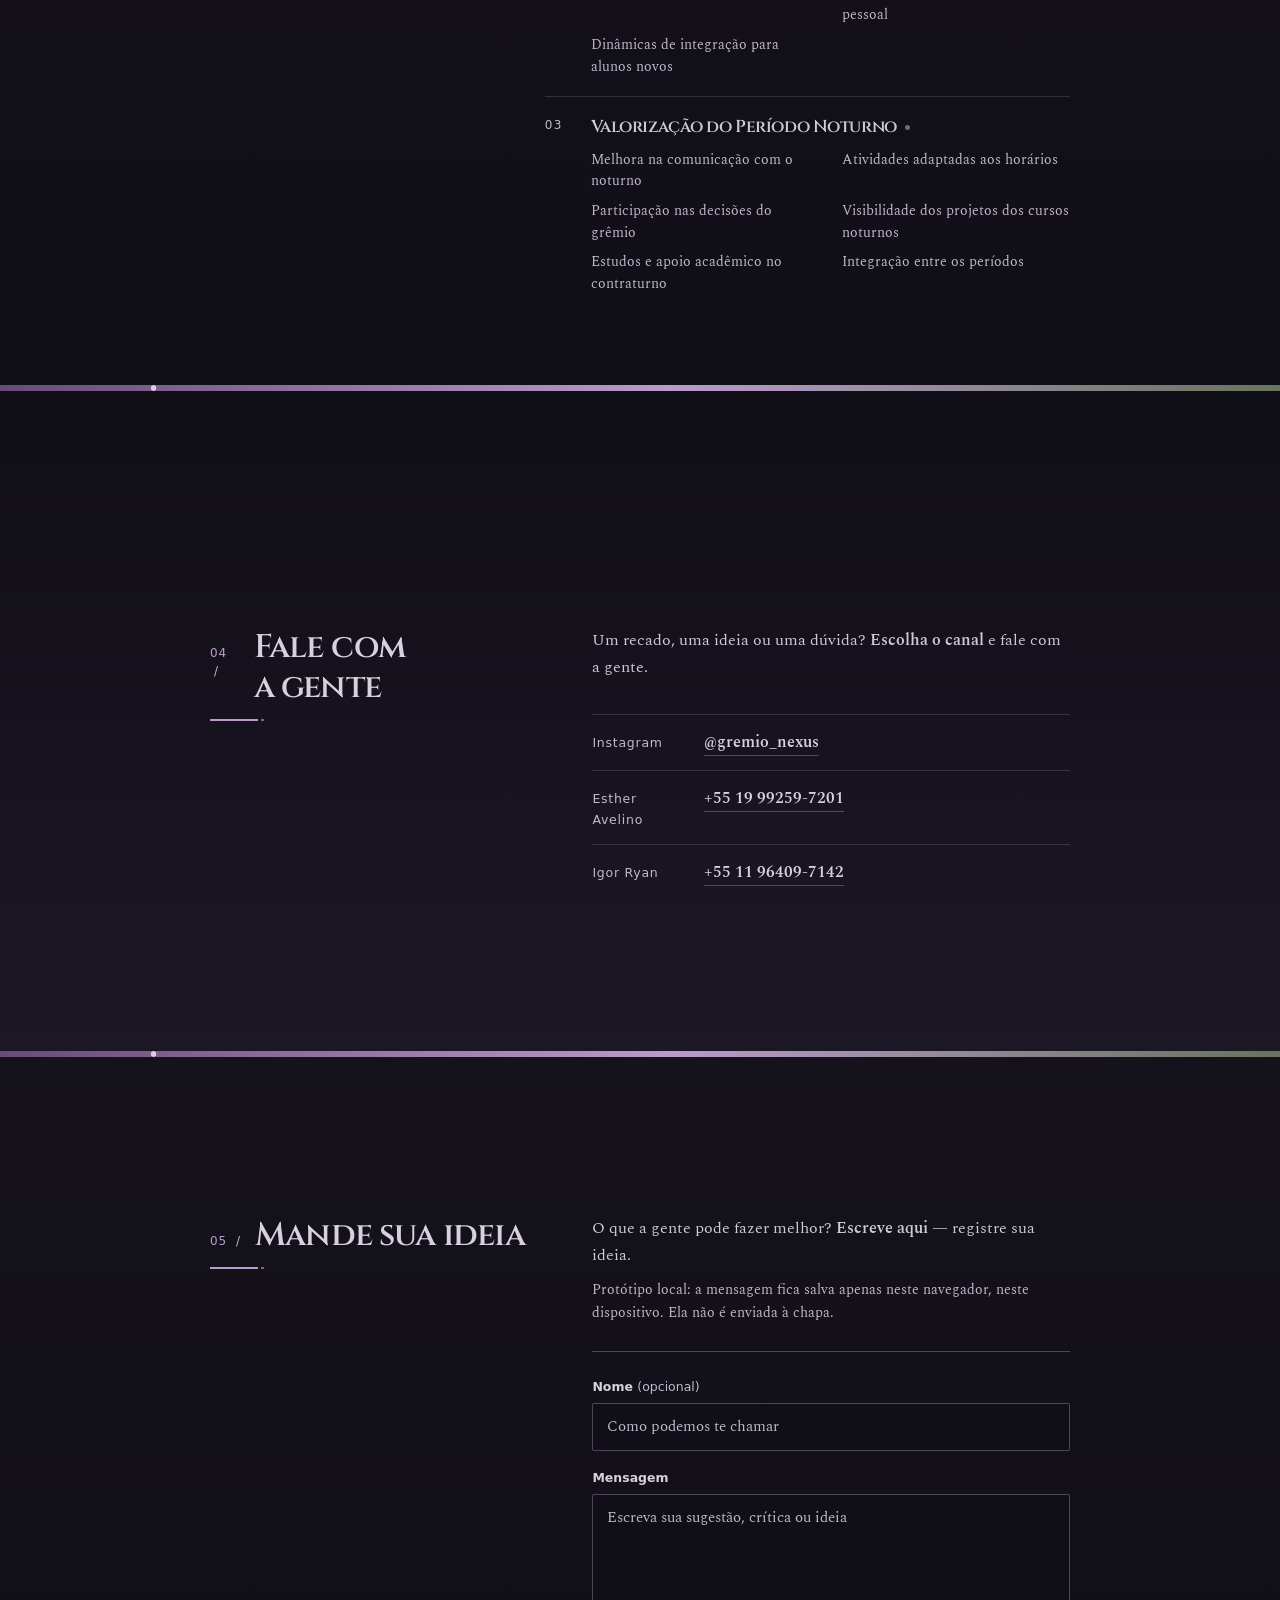
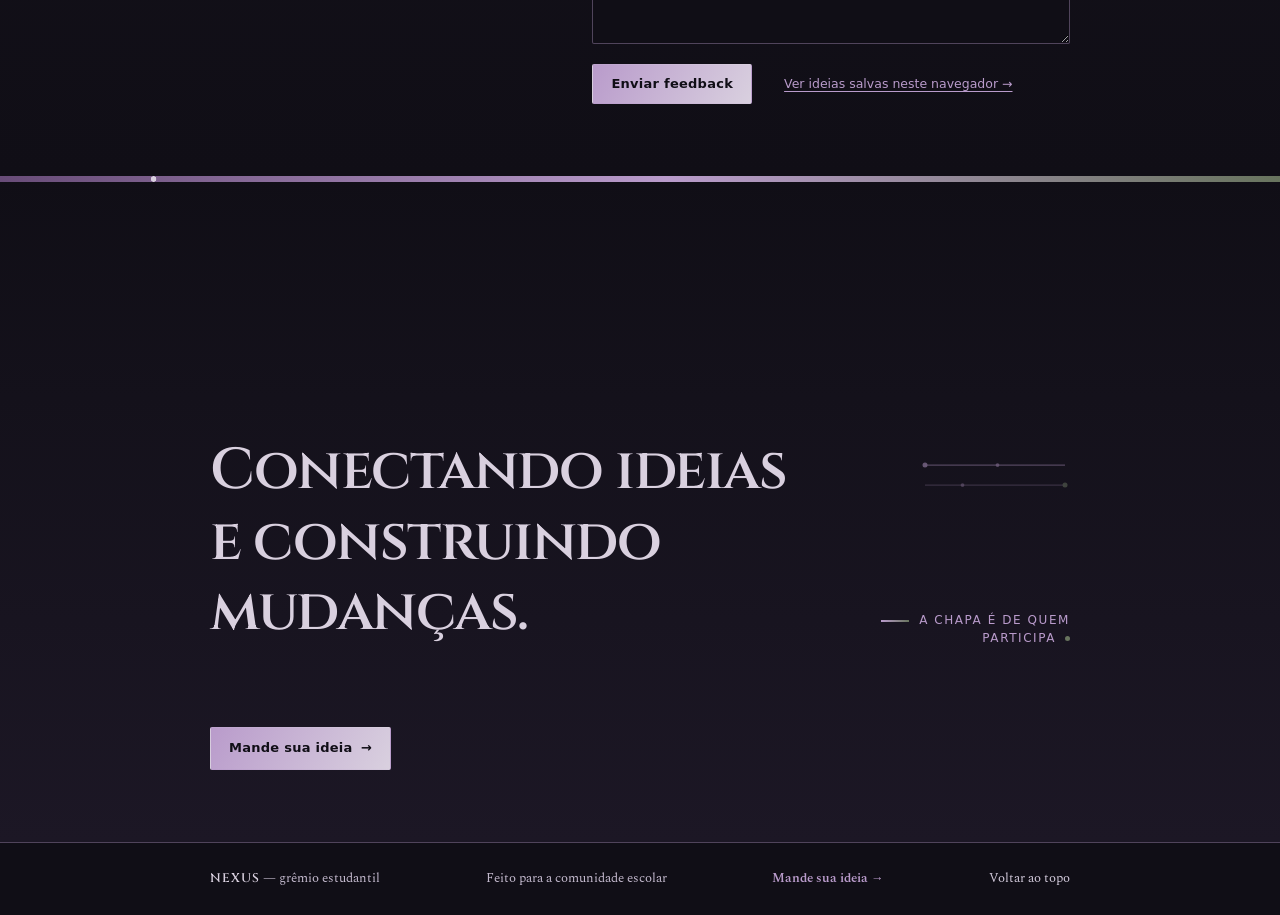
==== commit b8ed2832: "feat: liga formulario ao painel com link na mesma origem" ====
--- a/index.html
+++ b/index.html
@@ -238,6 +238,7 @@
         <div class="form-actions">
           <button class="btn btn--primary" type="submit" id="feedback-submit">Enviar feedback</button>
           <p class="form-status" id="feedback-status" role="status" aria-live="polite"></p>
+          <a class="form-link" id="feedback-admin" href="admin.html">Ver ideias salvas neste navegador →</a>
         </div>
       </form>
     </section>
--- a/estilos/styles.css
+++ b/estilos/styles.css
@@ -1388,6 +1388,19 @@
   }
 }
 
+.form-link {
+  align-self: center;
+  color: var(--accent-soft);
+  font-family: var(--font-ui);
+  font-size: 12.5px;
+  text-decoration: underline;
+  text-underline-offset: 3px;
+}
+
+.form-link:hover {
+  color: var(--text);
+}
+
 @media (prefers-reduced-motion: reduce) {
   html {
     scroll-behavior: auto;
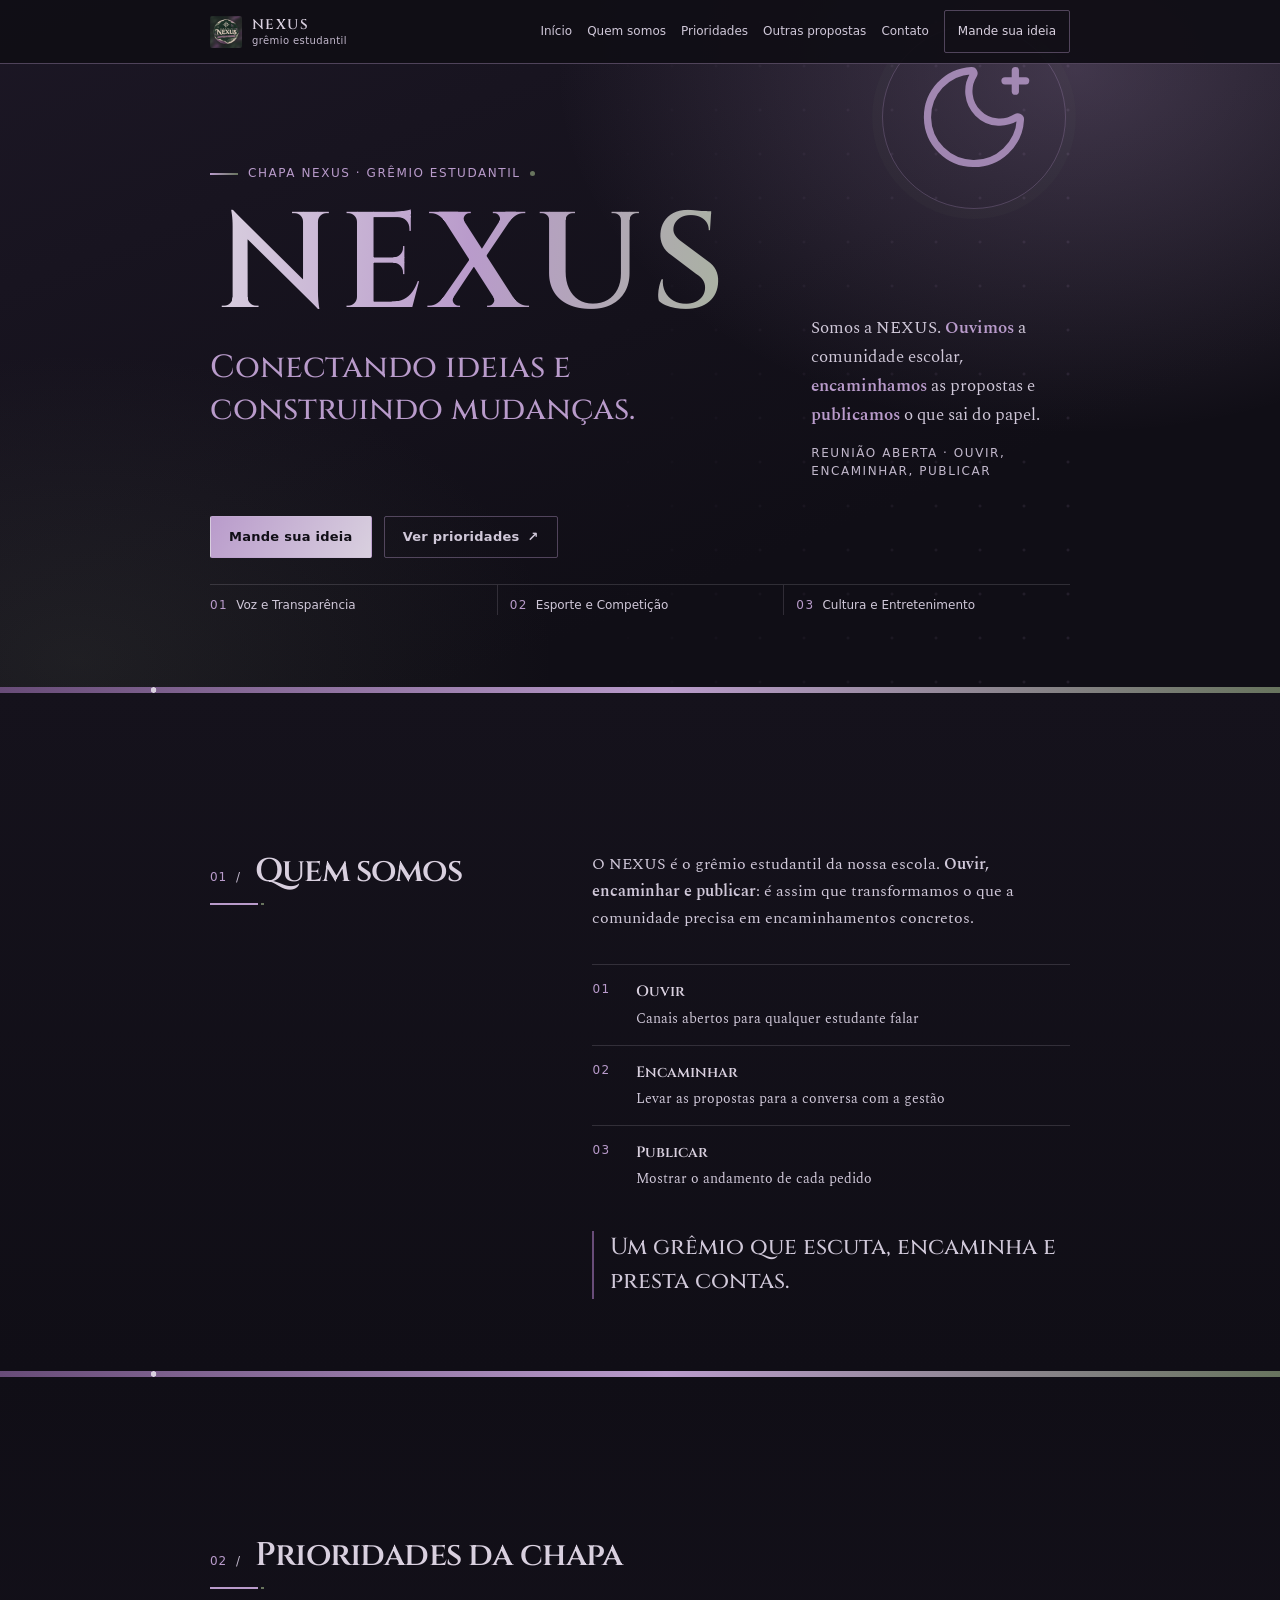
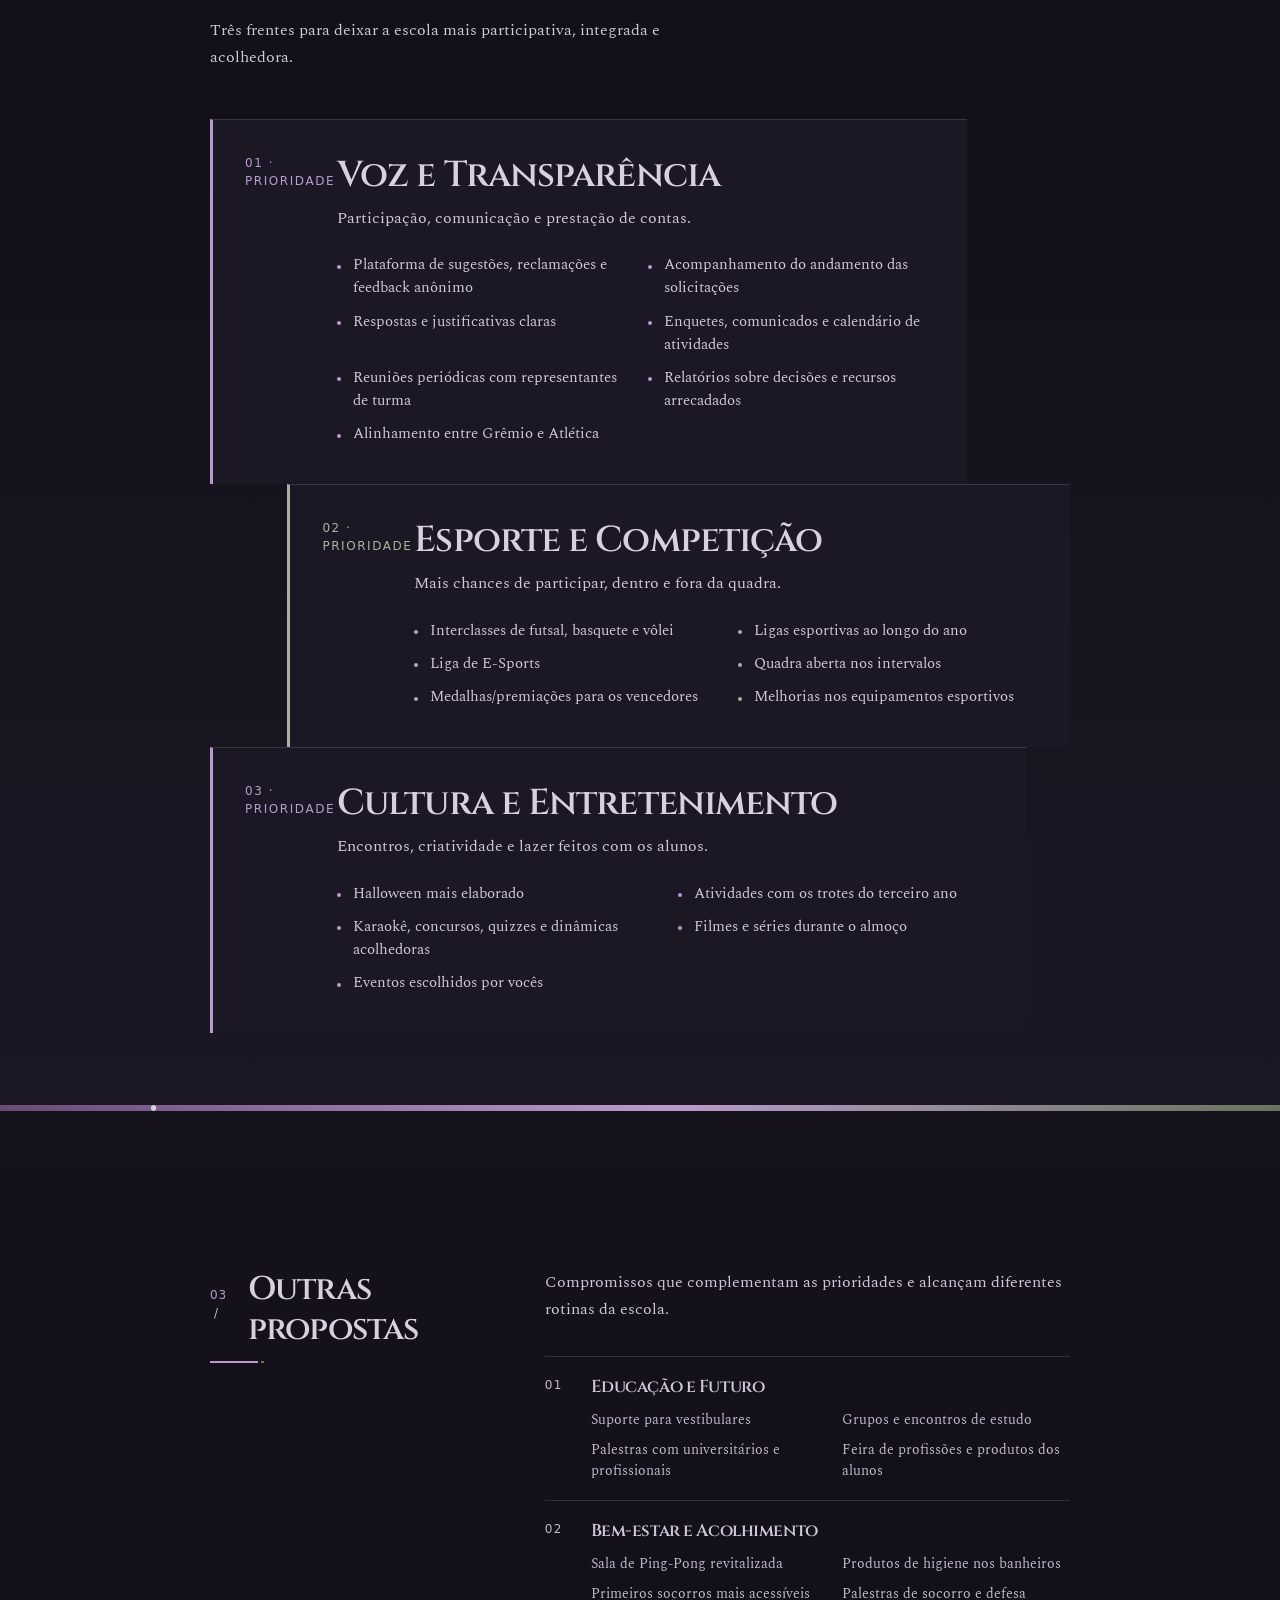
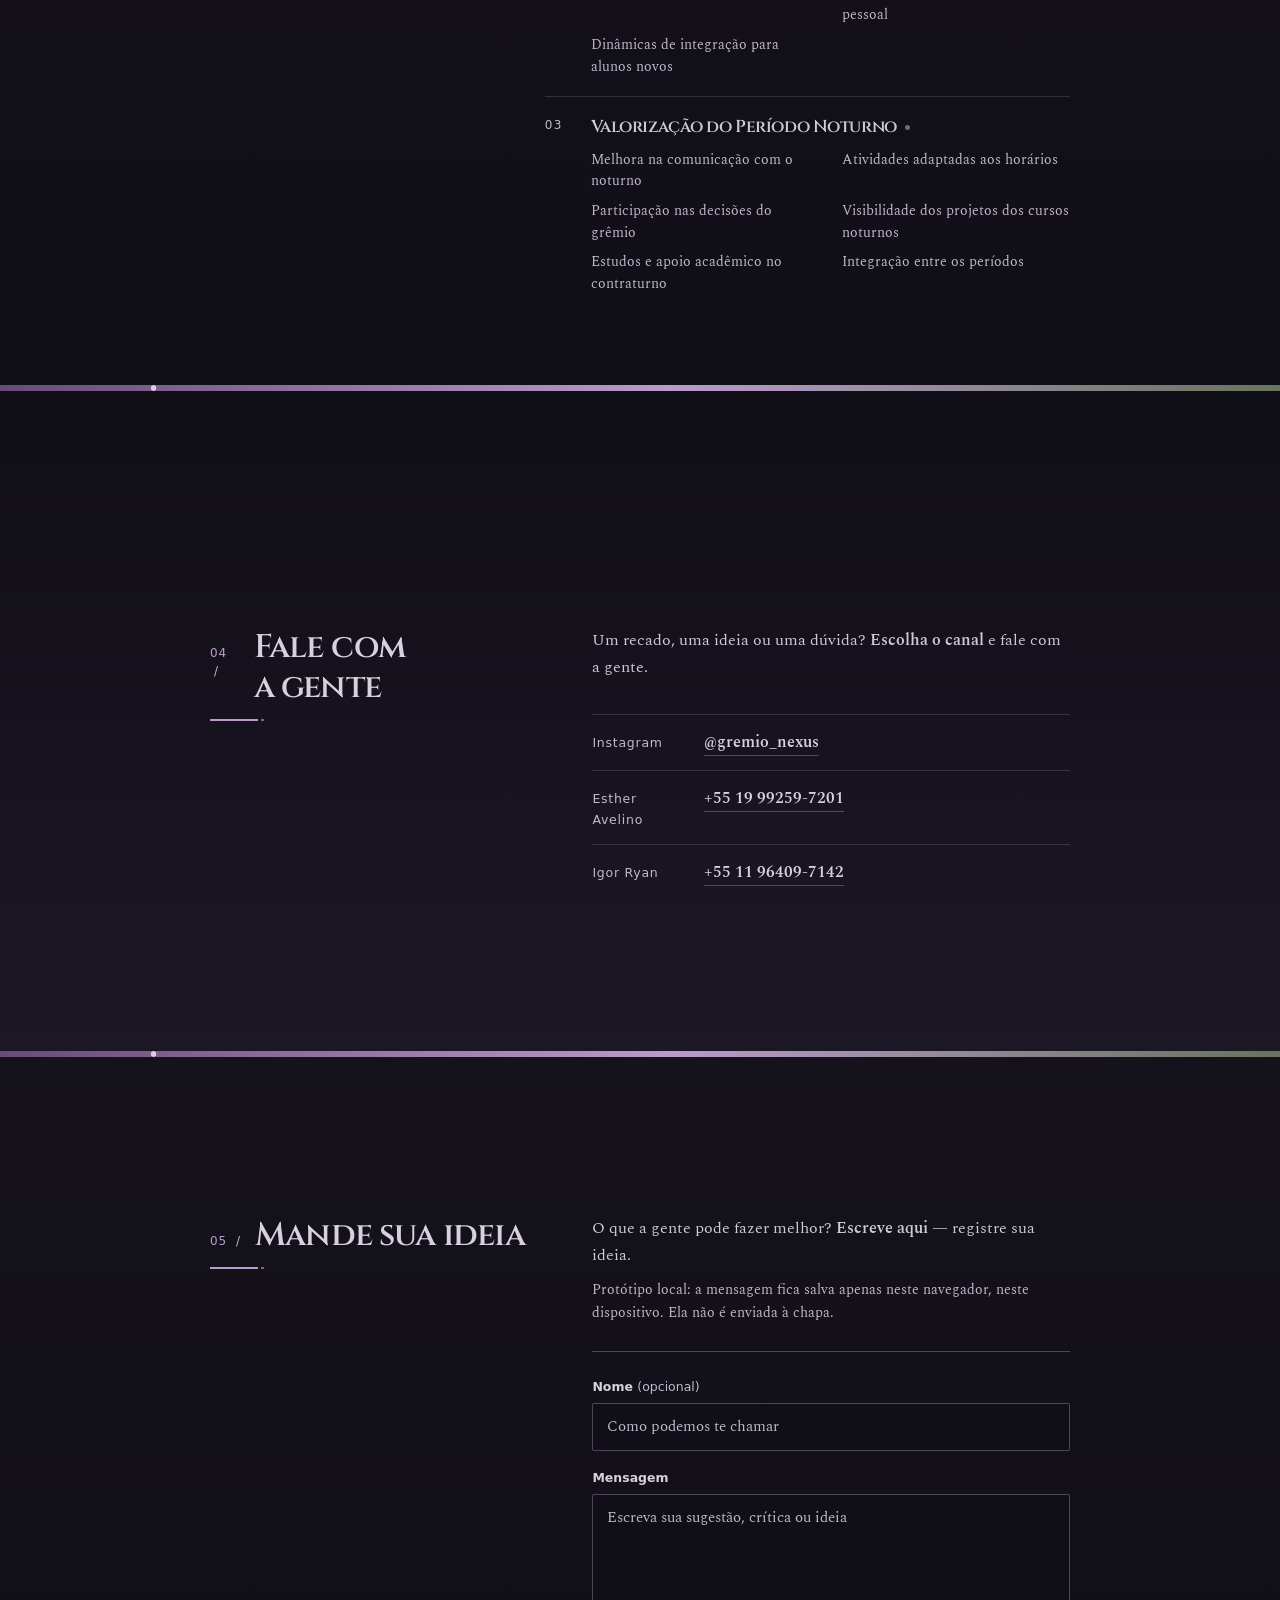
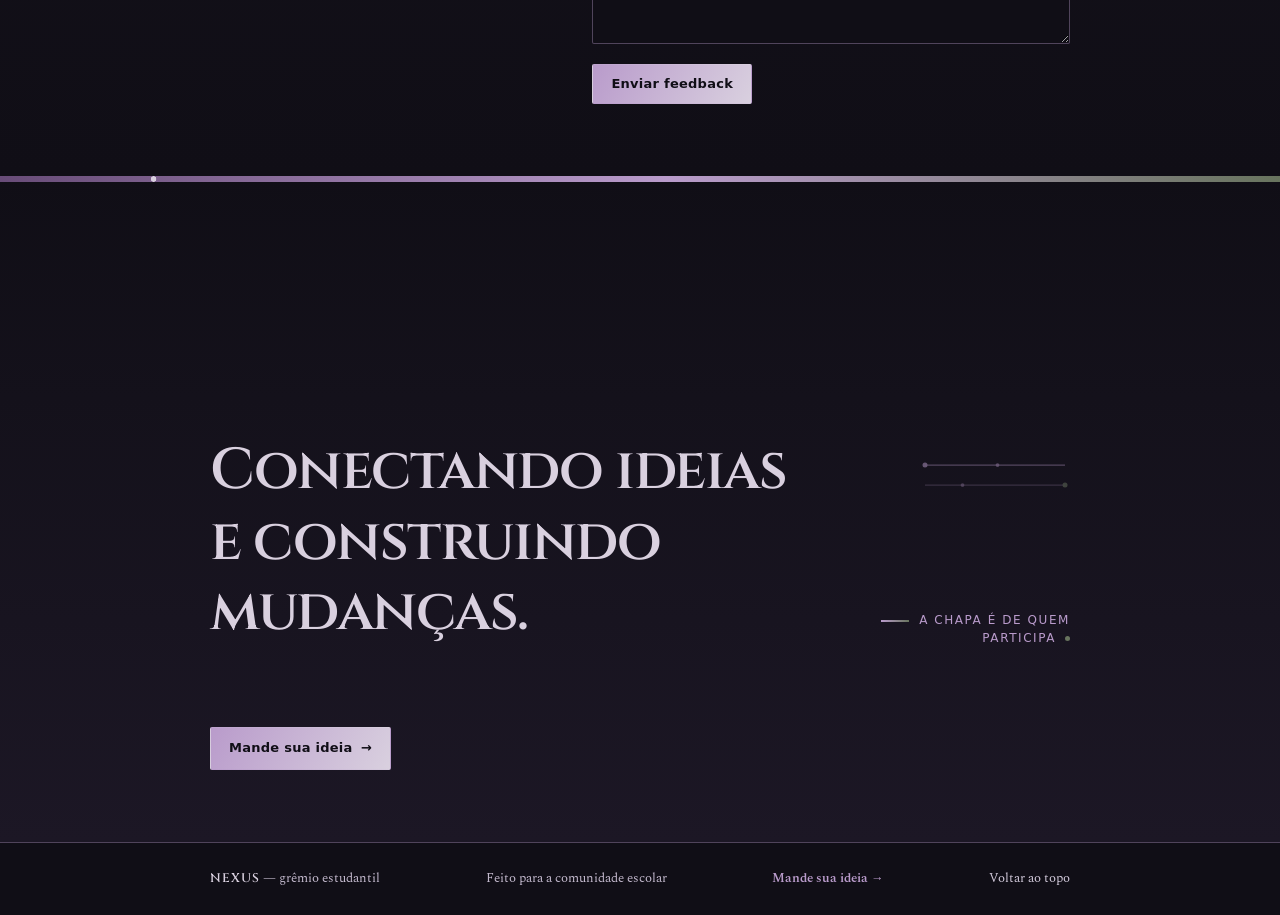
==== commit cb19d315: "revert: remove link de teste da pagina principal" ====
--- a/index.html
+++ b/index.html
@@ -238,7 +238,6 @@
         <div class="form-actions">
           <button class="btn btn--primary" type="submit" id="feedback-submit">Enviar feedback</button>
           <p class="form-status" id="feedback-status" role="status" aria-live="polite"></p>
-          <a class="form-link" id="feedback-admin" href="admin.html">Ver ideias salvas neste navegador →</a>
         </div>
       </form>
     </section>
--- a/estilos/styles.css
+++ b/estilos/styles.css
@@ -1388,19 +1388,6 @@
   }
 }
 
-.form-link {
-  align-self: center;
-  color: var(--accent-soft);
-  font-family: var(--font-ui);
-  font-size: 12.5px;
-  text-decoration: underline;
-  text-underline-offset: 3px;
-}
-
-.form-link:hover {
-  color: var(--text);
-}
-
 @media (prefers-reduced-motion: reduce) {
   html {
     scroll-behavior: auto;
